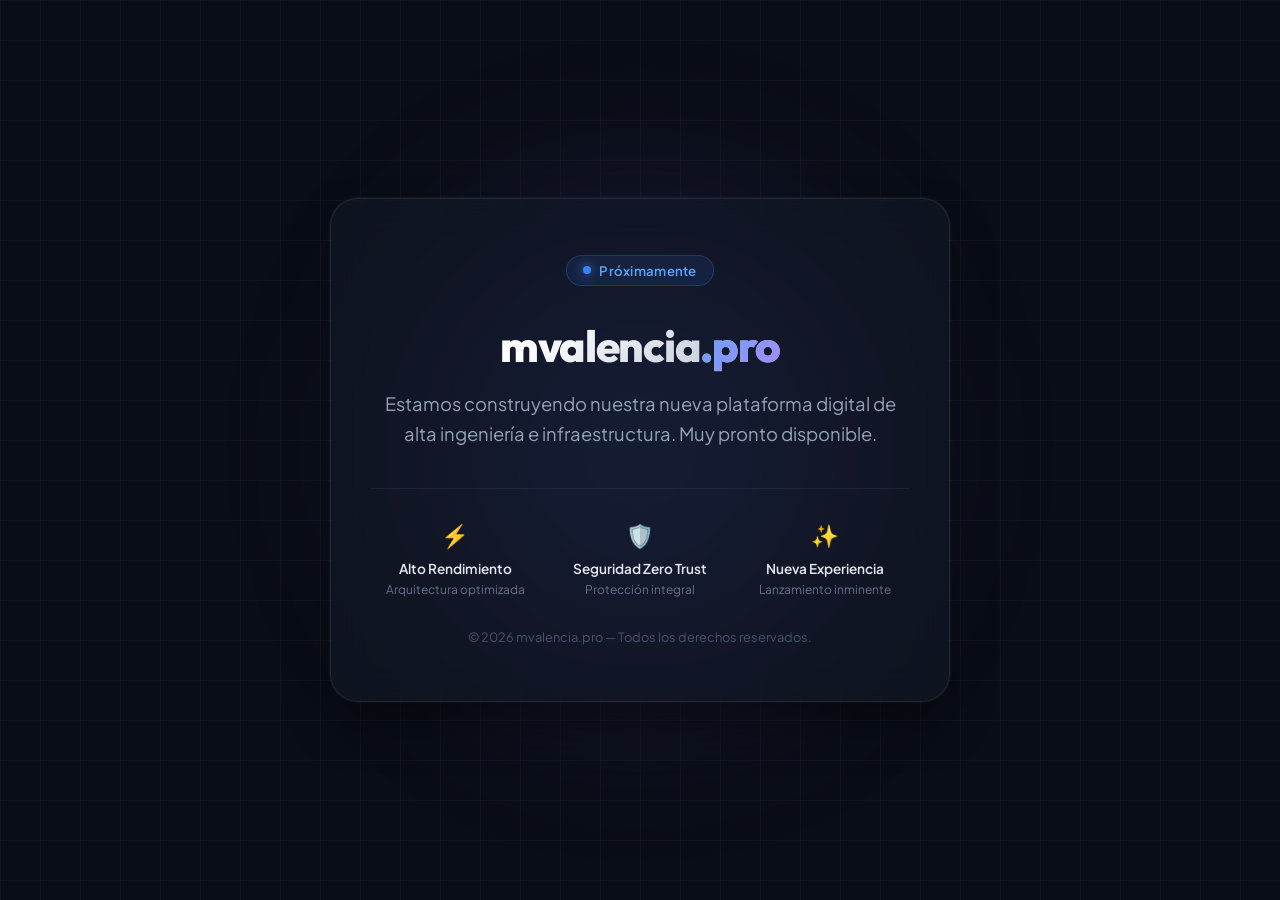
==== src/index.html @ 659f320b "docs: add complete curriculum markdown and extracted profile avatar" ====
<!DOCTYPE html>
<html lang="es">
<head>
  <meta charset="UTF-8">
  <meta name="viewport" content="width=device-width, initial-scale=1.0">
  <title>mvalencia.pro — Próximamente</title>
  <link rel="preconnect" href="https://fonts.googleapis.com">
  <link rel="preconnect" href="https://fonts.gstatic.com" crossorigin>
  <link href="https://fonts.googleapis.com/css2?family=Outfit:wght@300;400;600;700;800&family=Plus+Jakarta+Sans:wght@400;500;600&display=swap" rel="stylesheet">
  <style>
    :root {
      --bg-dark: #090d16;
      --card-bg: rgba(18, 24, 38, 0.7);
      --card-border: rgba(255, 255, 255, 0.08);
      --primary: #3b82f6;
      --primary-glow: rgba(59, 130, 246, 0.4);
      --accent: #8b5cf6;
      --text-main: #f8fafc;
      --text-muted: #94a3b8;
    }

    * {
      margin: 0;
      padding: 0;
      box-sizing: border-box;
    }

    body {
      background-color: var(--bg-dark);
      color: var(--text-main);
      font-family: 'Plus Jakarta Sans', -apple-system, BlinkMacSystemFont, sans-serif;
      min-height: 100vh;
      display: flex;
      flex-direction: column;
      justify-content: center;
      align-items: center;
      overflow-x: hidden;
      position: relative;
      padding: 1.5rem;
    }

    /* Animated background glow */
    .glow-bg {
      position: absolute;
      width: 600px;
      height: 600px;
      background: radial-gradient(circle, var(--primary-glow) 0%, rgba(139, 92, 246, 0.15) 45%, transparent 70%);
      border-radius: 50%;
      top: 50%;
      left: 50%;
      transform: translate(-50%, -50%);
      filter: blur(80px);
      z-index: 0;
      pointer-events: none;
      animation: pulse 8s ease-in-out infinite alternate;
    }

    @keyframes pulse {
      0% {
        transform: translate(-50%, -50%) scale(0.85);
        opacity: 0.7;
      }
      100% {
        transform: translate(-50%, -50%) scale(1.15);
        opacity: 1;
      }
    }

    /* Grid pattern */
    .grid-overlay {
      position: absolute;
      inset: 0;
      background-image: 
        linear-gradient(to right, rgba(255, 255, 255, 0.03) 1px, transparent 1px),
        linear-gradient(to bottom, rgba(255, 255, 255, 0.03) 1px, transparent 1px);
      background-size: 40px 40px;
      z-index: 0;
      pointer-events: none;
    }

    .container {
      position: relative;
      z-index: 1;
      max-width: 620px;
      width: 100%;
      background: var(--card-bg);
      border: 1px solid var(--card-border);
      backdrop-filter: blur(20px);
      -webkit-backdrop-filter: blur(20px);
      border-radius: 28px;
      padding: 3.5rem 2.5rem;
      text-align: center;
      box-shadow: 0 25px 50px -12px rgba(0, 0, 0, 0.5),
                  0 0 0 1px rgba(255, 255, 255, 0.05);
      animation: fadeIn 1s cubic-bezier(0.16, 1, 0.3, 1);
    }

    @keyframes fadeIn {
      from {
        opacity: 0;
        transform: translateY(20px);
      }
      to {
        opacity: 1;
        transform: translateY(0);
      }
    }

    .status-badge {
      display: inline-flex;
      align-items: center;
      gap: 0.5rem;
      padding: 0.4rem 1rem;
      border-radius: 9999px;
      background: rgba(59, 130, 246, 0.1);
      border: 1px solid rgba(59, 130, 246, 0.25);
      color: #60a5fa;
      font-size: 0.825rem;
      font-weight: 600;
      margin-bottom: 2rem;
      letter-spacing: 0.02em;
    }

    .status-dot {
      width: 8px;
      height: 8px;
      background-color: #3b82f6;
      border-radius: 50%;
      box-shadow: 0 0 12px #3b82f6;
      animation: blink 2s infinite;
    }

    @keyframes blink {
      0%, 100% { opacity: 1; transform: scale(1); }
      50% { opacity: 0.4; transform: scale(0.85); }
    }

    .brand {
      font-family: 'Outfit', sans-serif;
      font-size: 2.75rem;
      font-weight: 800;
      letter-spacing: -0.03em;
      margin-bottom: 1rem;
      background: linear-gradient(135deg, #ffffff 30%, #94a3b8 100%);
      -webkit-background-clip: text;
      -webkit-text-fill-color: transparent;
    }

    .brand span {
      background: linear-gradient(135deg, #60a5fa 0%, #a78bfa 100%);
      -webkit-background-clip: text;
      -webkit-text-fill-color: transparent;
    }

    .tagline {
      font-size: 1.15rem;
      color: var(--text-muted);
      line-height: 1.6;
      margin-bottom: 2.5rem;
      font-weight: 400;
    }

    .features {
      display: grid;
      grid-template-columns: repeat(3, 1fr);
      gap: 1rem;
      margin-top: 2rem;
      padding-top: 2rem;
      border-top: 1px solid rgba(255, 255, 255, 0.06);
    }

    .feature-item {
      display: flex;
      flex-direction: column;
      align-items: center;
      gap: 0.35rem;
    }

    .feature-icon {
      font-size: 1.4rem;
      margin-bottom: 0.25rem;
    }

    .feature-title {
      font-size: 0.85rem;
      font-weight: 600;
      color: #e2e8f0;
    }

    .feature-desc {
      font-size: 0.75rem;
      color: #64748b;
    }

    .footer-note {
      margin-top: 2rem;
      font-size: 0.8rem;
      color: #475569;
    }

    @media (max-width: 640px) {
      .container {
        padding: 2.5rem 1.5rem;
      }
      .brand {
        font-size: 2.2rem;
      }
      .features {
        grid-template-columns: 1fr;
        gap: 1.25rem;
      }
    }
  </style>
</head>
<body>
  <div class="glow-bg"></div>
  <div class="grid-overlay"></div>

  <main class="container">
    <div class="status-badge">
      <span class="status-dot"></span>
      Próximamente
    </div>

    <h1 class="brand">mvalencia<span>.pro</span></h1>

    <p class="tagline">
      Estamos construyendo nuestra nueva plataforma digital de alta ingeniería e infraestructura. Muy pronto disponible.
    </p>

    <div class="features">
      <div class="feature-item">
        <span class="feature-icon">⚡</span>
        <span class="feature-title">Alto Rendimiento</span>
        <span class="feature-desc">Arquitectura optimizada</span>
      </div>
      <div class="feature-item">
        <span class="feature-icon">🛡️</span>
        <span class="feature-title">Seguridad Zero Trust</span>
        <span class="feature-desc">Protección integral</span>
      </div>
      <div class="feature-item">
        <span class="feature-icon">✨</span>
        <span class="feature-title">Nueva Experiencia</span>
        <span class="feature-desc">Lanzamiento inminente</span>
      </div>
    </div>

    <footer class="footer-note">
      &copy; 2026 mvalencia.pro — Todos los derechos reservados.
    </footer>
  </main>
</body>
</html>
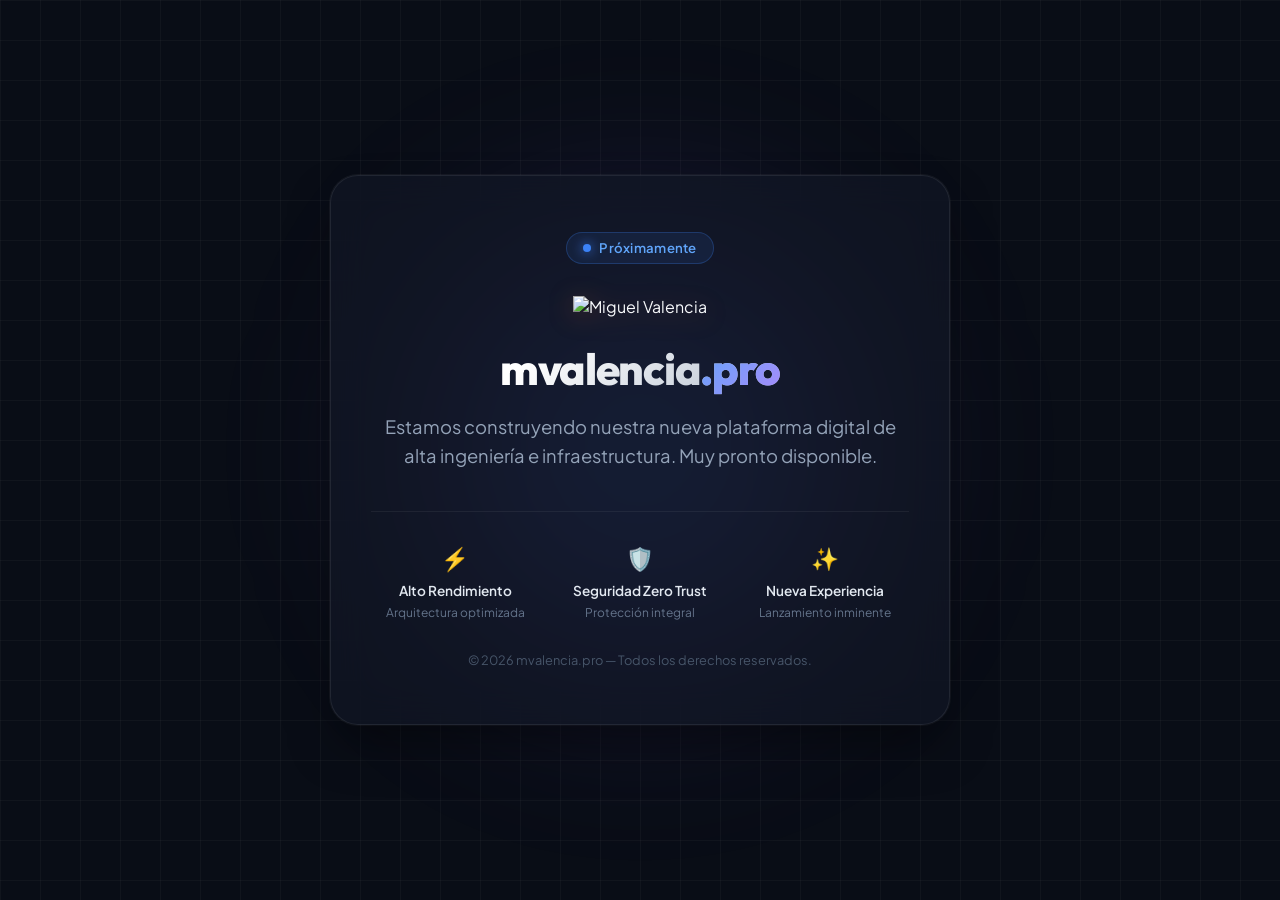
==== commit 6689d94e: "feat: add official brand logos, favicon suite and update index.html branding" ====
--- a/src/index.html
+++ b/src/index.html
@@ -1,12 +1,36 @@
 <!DOCTYPE html>
 <html lang="es">
+
 <head>
   <meta charset="UTF-8">
   <meta name="viewport" content="width=device-width, initial-scale=1.0">
   <title>mvalencia.pro — Próximamente</title>
   <link rel="preconnect" href="https://fonts.googleapis.com">
   <link rel="preconnect" href="https://fonts.gstatic.com" crossorigin>
-  <link href="https://fonts.googleapis.com/css2?family=Outfit:wght@300;400;600;700;800&family=Plus+Jakarta+Sans:wght@400;500;600&display=swap" rel="stylesheet">
+  <link
+    href="https://fonts.googleapis.com/css2?family=Outfit:wght@300;400;600;700;800&family=Plus+Jakarta+Sans:wght@400;500;600&display=swap"
+    rel="stylesheet">
+
+  <!-- 1. SVG Dinámico (Adaptable en navegadores modernos) -->
+  <link rel="icon" type="image/svg+xml" href="/assets/images/favicon/favicon.svg" />
+
+  <!-- 2. PNGs específicos según el tema del SO (Navegadores basados en Chromium/Firefox) -->
+  <link rel="icon" type="image/png" href="/assets/images/favicon/favicon-dark.png" media="(prefers-color-scheme: dark)"
+    sizes="96x96" />
+  <link rel="icon" type="image/png" href="/assets/images/favicon/favicon-light.png"
+    media="(prefers-color-scheme: light)" sizes="96x96" />
+
+  <!-- 3. iOS / Apple (Pantalla de inicio) -->
+  <link rel="apple-touch-icon" sizes="180x180" href="/assets/images/favicon/apple-touch-icon.png" />
+  <meta name="apple-mobile-web-app-title" content="MValencia" />
+
+  <!-- 4. Android / PWA (Barra de estado del sistema y Web App Manifest) -->
+  <link rel="manifest" href="/assets/images/favicon/site.webmanifest" />
+  <meta name="theme-color" content="#090d16" media="(prefers-color-scheme: dark)" />
+  <meta name="theme-color" content="#ffffff" media="(prefers-color-scheme: light)" />
+
+  <!-- 5. Fallback tradicional -->
+  <link rel="shortcut icon" href="/assets/images/favicon/favicon.ico" />
   <style>
     :root {
       --bg-dark: #090d16;
@@ -60,6 +84,7 @@
         transform: translate(-50%, -50%) scale(0.85);
         opacity: 0.7;
       }
+
       100% {
         transform: translate(-50%, -50%) scale(1.15);
         opacity: 1;
@@ -70,7 +95,7 @@
     .grid-overlay {
       position: absolute;
       inset: 0;
-      background-image: 
+      background-image:
         linear-gradient(to right, rgba(255, 255, 255, 0.03) 1px, transparent 1px),
         linear-gradient(to bottom, rgba(255, 255, 255, 0.03) 1px, transparent 1px);
       background-size: 40px 40px;
@@ -91,7 +116,7 @@
       padding: 3.5rem 2.5rem;
       text-align: center;
       box-shadow: 0 25px 50px -12px rgba(0, 0, 0, 0.5),
-                  0 0 0 1px rgba(255, 255, 255, 0.05);
+        0 0 0 1px rgba(255, 255, 255, 0.05);
       animation: fadeIn 1s cubic-bezier(0.16, 1, 0.3, 1);
     }
 
@@ -100,6 +125,7 @@
         opacity: 0;
         transform: translateY(20px);
       }
+
       to {
         opacity: 1;
         transform: translateY(0);
@@ -131,8 +157,24 @@
     }
 
     @keyframes blink {
-      0%, 100% { opacity: 1; transform: scale(1); }
-      50% { opacity: 0.4; transform: scale(0.85); }
+
+      0%,
+      100% {
+        opacity: 1;
+        transform: scale(1);
+      }
+
+      50% {
+        opacity: 0.4;
+        transform: scale(0.85);
+      }
+    }
+
+    .brand-logo {
+      height: 48px;
+      width: auto;
+      margin-bottom: 1.5rem;
+      filter: drop-shadow(0 4px 12px rgba(230, 97, 19, 0.25));
     }
 
     .brand {
@@ -202,9 +244,11 @@
       .container {
         padding: 2.5rem 1.5rem;
       }
+
       .brand {
         font-size: 2.2rem;
       }
+
       .features {
         grid-template-columns: 1fr;
         gap: 1.25rem;
@@ -212,6 +256,7 @@
     }
   </style>
 </head>
+
 <body>
   <div class="glow-bg"></div>
   <div class="grid-overlay"></div>
@@ -220,6 +265,10 @@
     <div class="status-badge">
       <span class="status-dot"></span>
       Próximamente
+    </div>
+
+    <div>
+      <img src="/assets/images/logo/logo-dark.svg" alt="Miguel Valencia" class="brand-logo" />
     </div>
 
     <h1 class="brand">mvalencia<span>.pro</span></h1>
@@ -251,4 +300,5 @@
     </footer>
   </main>
 </body>
-</html>
+
+</html>
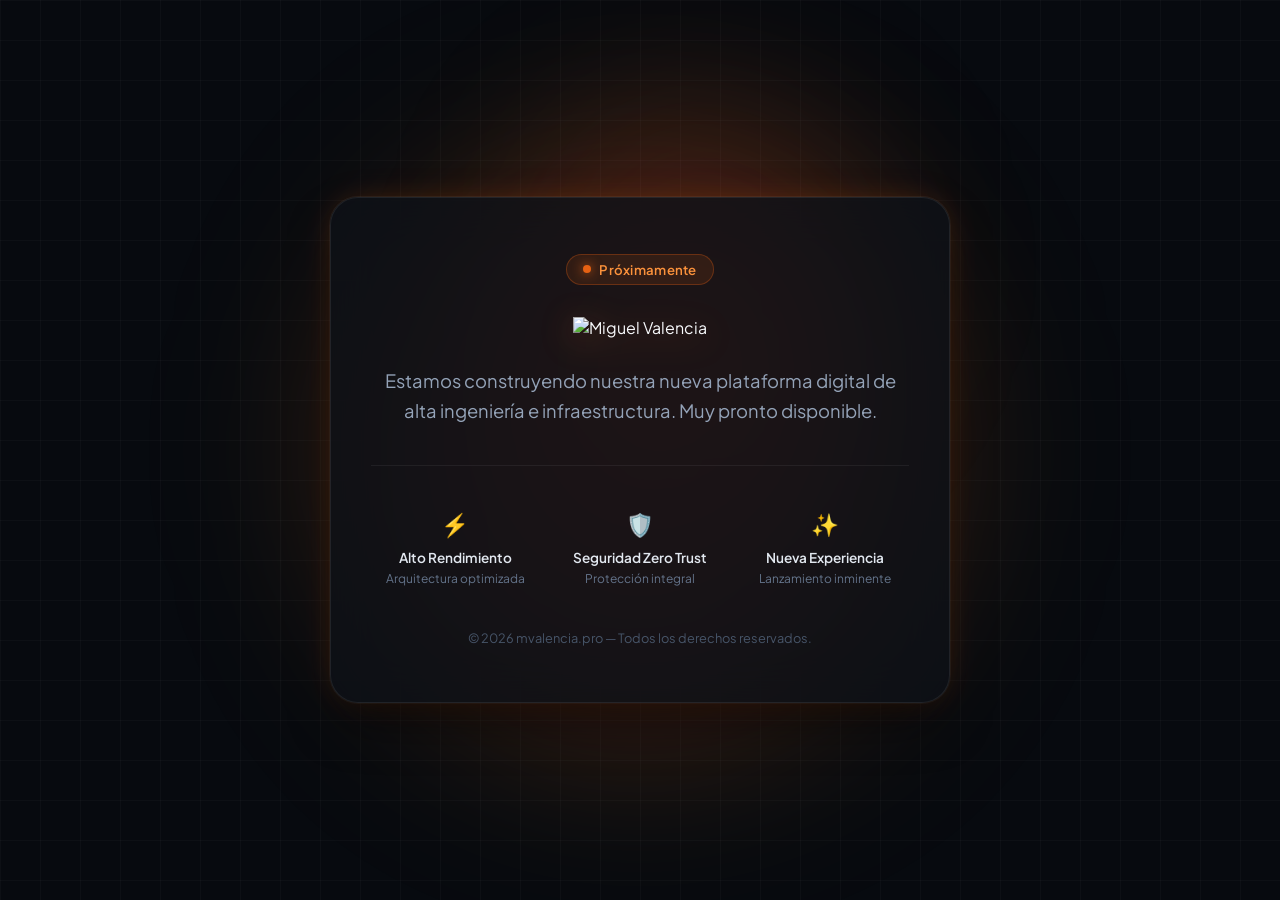
==== commit 5b063b42: "style: calibrate chromatic palette with brand flame orange and titanium dark aesthetic" ====
--- a/src/index.html
+++ b/src/index.html
@@ -33,12 +33,15 @@
   <link rel="shortcut icon" href="/assets/images/favicon/favicon.ico" />
   <style>
     :root {
-      --bg-dark: #090d16;
-      --card-bg: rgba(18, 24, 38, 0.7);
+      --bg-dark: #070a0f;
+      --card-bg: rgba(13, 17, 24, 0.78);
       --card-border: rgba(255, 255, 255, 0.08);
-      --primary: #3b82f6;
-      --primary-glow: rgba(59, 130, 246, 0.4);
-      --accent: #8b5cf6;
+      --card-border-glow: rgba(230, 97, 19, 0.25);
+      --primary: #e66113;
+      --primary-glow: rgba(230, 97, 19, 0.38);
+      --accent: #cc3233;
+      --accent-glow: rgba(204, 50, 51, 0.28);
+      --amber-glow: rgba(245, 158, 11, 0.18);
       --text-main: #f8fafc;
       --text-muted: #94a3b8;
     }
@@ -63,31 +66,56 @@
       padding: 1.5rem;
     }
 
-    /* Animated background glow */
+    /* Ambient dynamic glow background */
     .glow-bg {
       position: absolute;
-      width: 600px;
-      height: 600px;
-      background: radial-gradient(circle, var(--primary-glow) 0%, rgba(139, 92, 246, 0.15) 45%, transparent 70%);
+      width: 650px;
+      height: 650px;
+      background: radial-gradient(circle, var(--primary-glow) 0%, var(--accent-glow) 40%, var(--amber-glow) 60%, transparent 75%);
       border-radius: 50%;
       top: 50%;
       left: 50%;
       transform: translate(-50%, -50%);
-      filter: blur(80px);
+      filter: blur(90px);
       z-index: 0;
       pointer-events: none;
-      animation: pulse 8s ease-in-out infinite alternate;
+      animation: pulse 9s ease-in-out infinite alternate;
+    }
+
+    .glow-secondary {
+      position: absolute;
+      width: 450px;
+      height: 450px;
+      background: radial-gradient(circle, rgba(204, 50, 51, 0.2) 0%, rgba(230, 97, 19, 0.1) 50%, transparent 70%);
+      border-radius: 50%;
+      top: 30%;
+      left: 55%;
+      transform: translate(-50%, -50%);
+      filter: blur(75px);
+      z-index: 0;
+      pointer-events: none;
+      animation: float 12s ease-in-out infinite alternate;
     }
 
     @keyframes pulse {
       0% {
         transform: translate(-50%, -50%) scale(0.85);
-        opacity: 0.7;
+        opacity: 0.65;
       }
 
       100% {
-        transform: translate(-50%, -50%) scale(1.15);
-        opacity: 1;
+        transform: translate(-50%, -50%) scale(1.18);
+        opacity: 0.95;
+      }
+    }
+
+    @keyframes float {
+      0% {
+        transform: translate(-45%, -45%) scale(0.9);
+      }
+
+      100% {
+        transform: translate(-55%, -55%) scale(1.1);
       }
     }
 
@@ -96,8 +124,8 @@
       position: absolute;
       inset: 0;
       background-image:
-        linear-gradient(to right, rgba(255, 255, 255, 0.03) 1px, transparent 1px),
-        linear-gradient(to bottom, rgba(255, 255, 255, 0.03) 1px, transparent 1px);
+        linear-gradient(to right, rgba(255, 255, 255, 0.025) 1px, transparent 1px),
+        linear-gradient(to bottom, rgba(255, 255, 255, 0.025) 1px, transparent 1px);
       background-size: 40px 40px;
       z-index: 0;
       pointer-events: none;
@@ -110,13 +138,14 @@
       width: 100%;
       background: var(--card-bg);
       border: 1px solid var(--card-border);
-      backdrop-filter: blur(20px);
-      -webkit-backdrop-filter: blur(20px);
+      backdrop-filter: blur(24px);
+      -webkit-backdrop-filter: blur(24px);
       border-radius: 28px;
       padding: 3.5rem 2.5rem;
       text-align: center;
-      box-shadow: 0 25px 50px -12px rgba(0, 0, 0, 0.5),
-        0 0 0 1px rgba(255, 255, 255, 0.05);
+      box-shadow: 0 25px 50px -12px rgba(0, 0, 0, 0.6),
+        0 0 0 1px rgba(255, 255, 255, 0.05),
+        0 0 35px -10px var(--primary-glow);
       animation: fadeIn 1s cubic-bezier(0.16, 1, 0.3, 1);
     }
 
@@ -138,9 +167,9 @@
       gap: 0.5rem;
       padding: 0.4rem 1rem;
       border-radius: 9999px;
-      background: rgba(59, 130, 246, 0.1);
-      border: 1px solid rgba(59, 130, 246, 0.25);
-      color: #60a5fa;
+      background: rgba(230, 97, 19, 0.12);
+      border: 1px solid rgba(230, 97, 19, 0.3);
+      color: #fb923c;
       font-size: 0.825rem;
       font-weight: 600;
       margin-bottom: 2rem;
@@ -150,9 +179,9 @@
     .status-dot {
       width: 8px;
       height: 8px;
-      background-color: #3b82f6;
+      background-color: var(--primary);
       border-radius: 50%;
-      box-shadow: 0 0 12px #3b82f6;
+      box-shadow: 0 0 12px var(--primary);
       animation: blink 2s infinite;
     }
 
@@ -171,10 +200,16 @@
     }
 
     .brand-logo {
-      height: 48px;
+      height: 52px;
       width: auto;
-      margin-bottom: 1.5rem;
-      filter: drop-shadow(0 4px 12px rgba(230, 97, 19, 0.25));
+      margin-bottom: 1.75rem;
+      filter: drop-shadow(0 6px 16px rgba(230, 97, 19, 0.35));
+      transition: transform 0.3s ease, filter 0.3s ease;
+    }
+
+    .brand-logo:hover {
+      transform: scale(1.03);
+      filter: drop-shadow(0 8px 24px rgba(230, 97, 19, 0.5));
     }
 
     .brand {
@@ -189,7 +224,7 @@
     }
 
     .brand span {
-      background: linear-gradient(135deg, #60a5fa 0%, #a78bfa 100%);
+      background: linear-gradient(135deg, #fb923c 0%, #e11d48 100%);
       -webkit-background-clip: text;
       -webkit-text-fill-color: transparent;
     }
@@ -216,6 +251,14 @@
       flex-direction: column;
       align-items: center;
       gap: 0.35rem;
+      padding: 0.75rem 0.5rem;
+      border-radius: 14px;
+      transition: background 0.25s ease, transform 0.25s ease;
+    }
+
+    .feature-item:hover {
+      background: rgba(255, 255, 255, 0.03);
+      transform: translateY(-2px);
     }
 
     .feature-icon {
@@ -251,7 +294,7 @@
 
       .features {
         grid-template-columns: 1fr;
-        gap: 1.25rem;
+        gap: 0.75rem;
       }
     }
   </style>
@@ -259,6 +302,7 @@
 
 <body>
   <div class="glow-bg"></div>
+  <div class="glow-secondary"></div>
   <div class="grid-overlay"></div>
 
   <main class="container">
@@ -271,7 +315,7 @@
       <img src="/assets/images/logo/logo-dark.svg" alt="Miguel Valencia" class="brand-logo" />
     </div>
 
-    <h1 class="brand">mvalencia<span>.pro</span></h1>
+    <h1 hidden class="brand">mvalencia<span>.pro</span></h1>
 
     <p class="tagline">
       Estamos construyendo nuestra nueva plataforma digital de alta ingeniería e infraestructura. Muy pronto disponible.
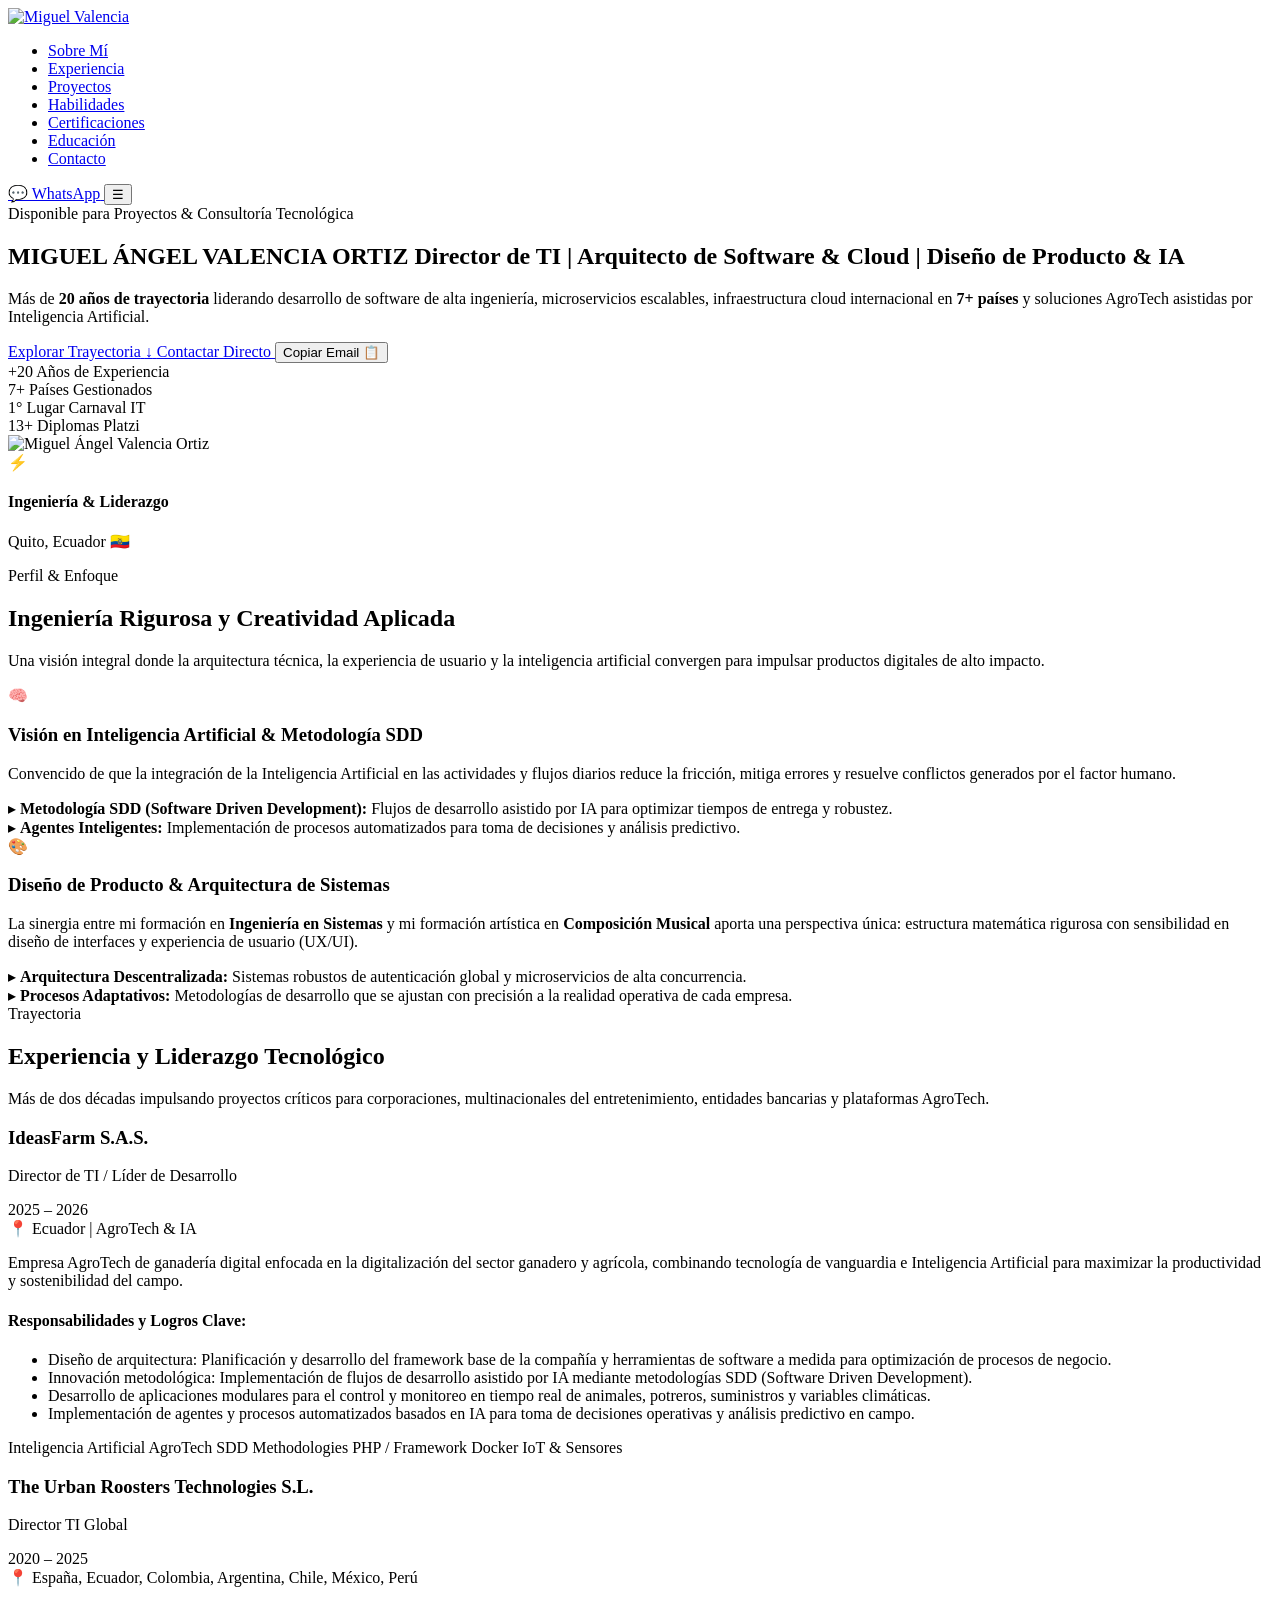
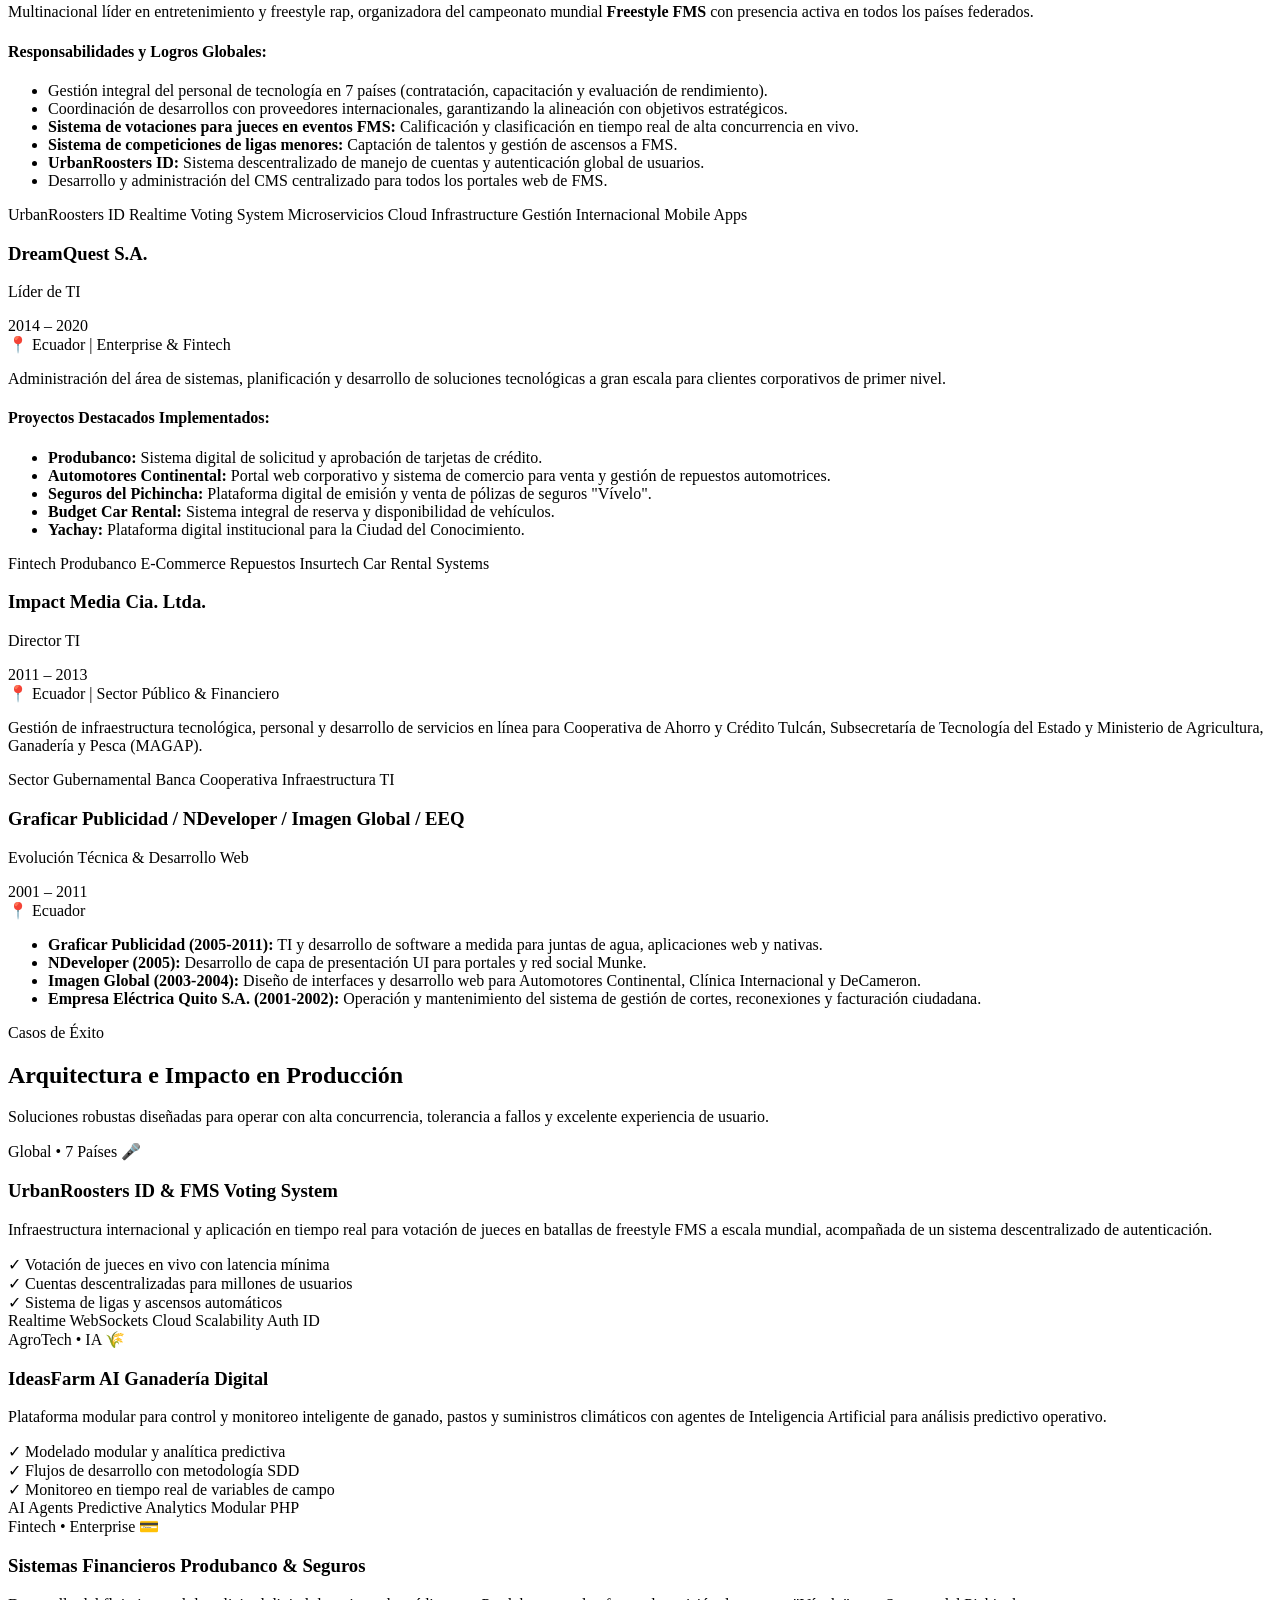
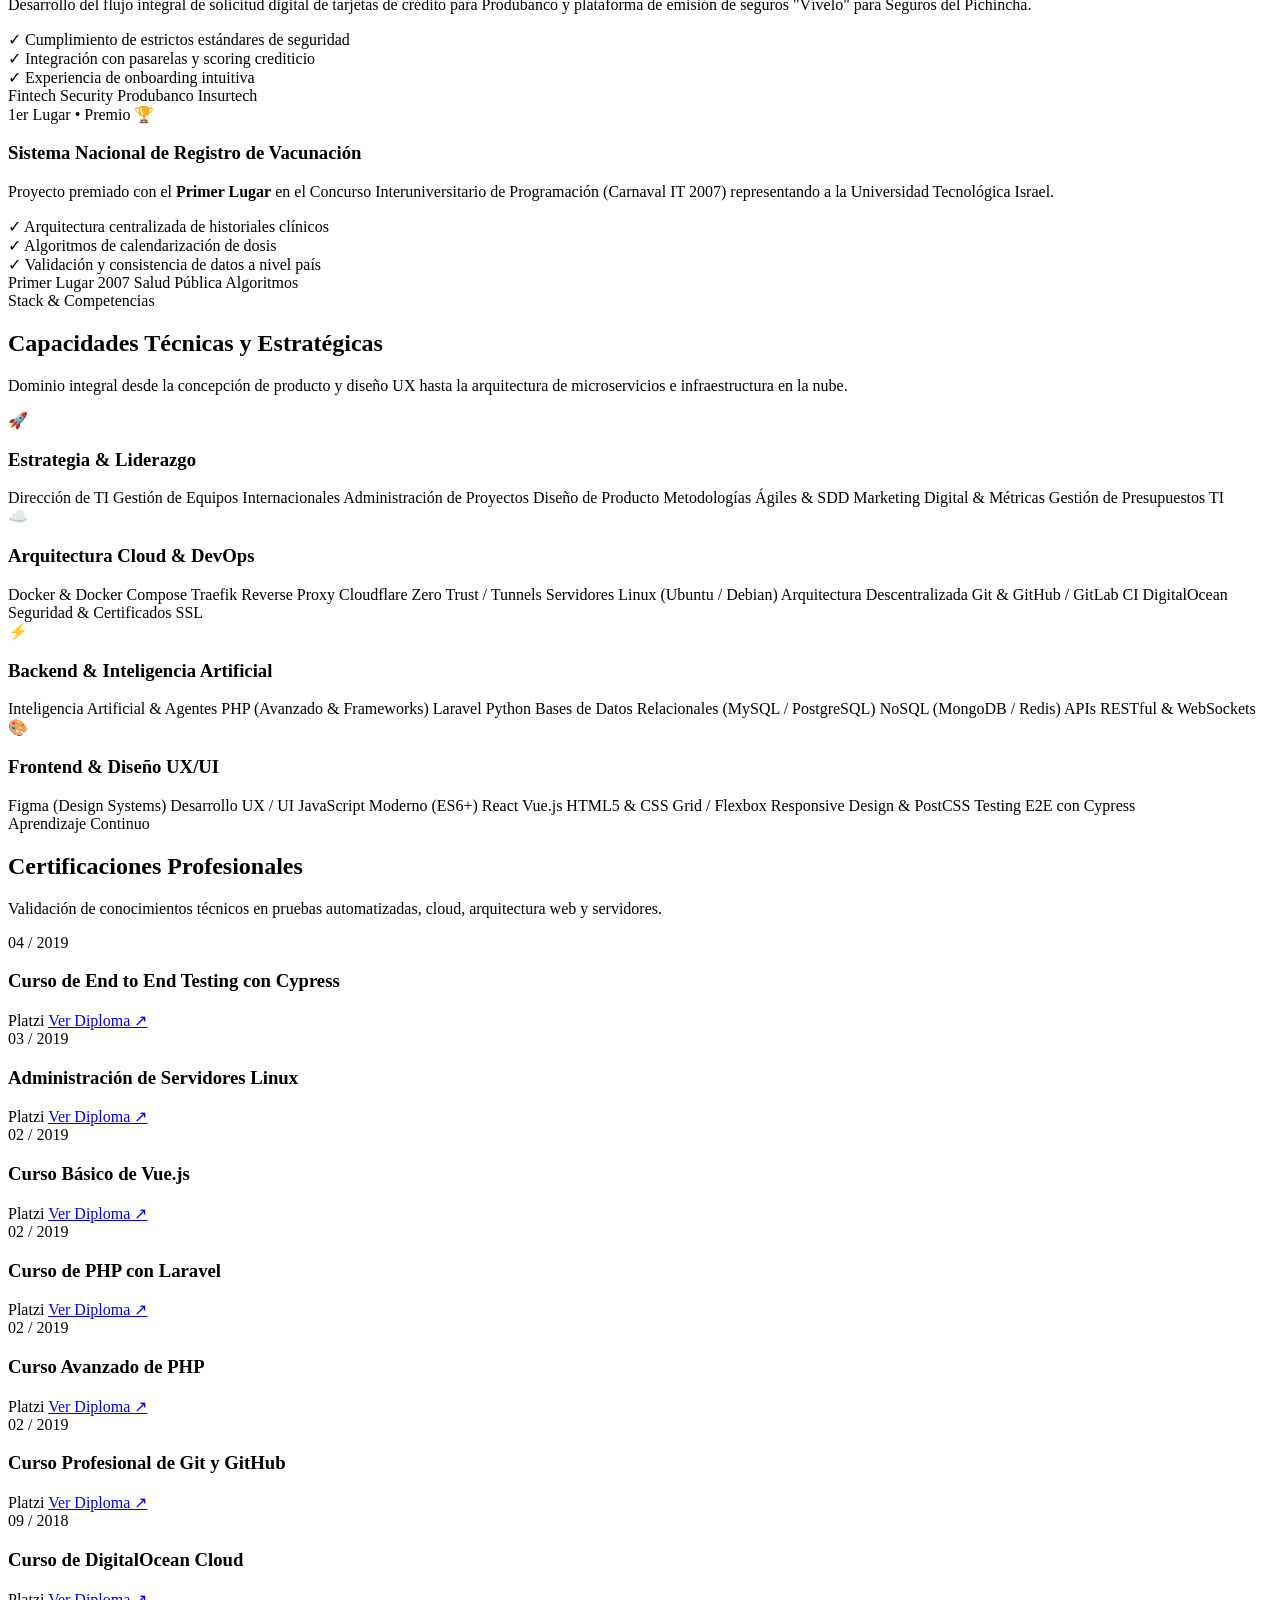
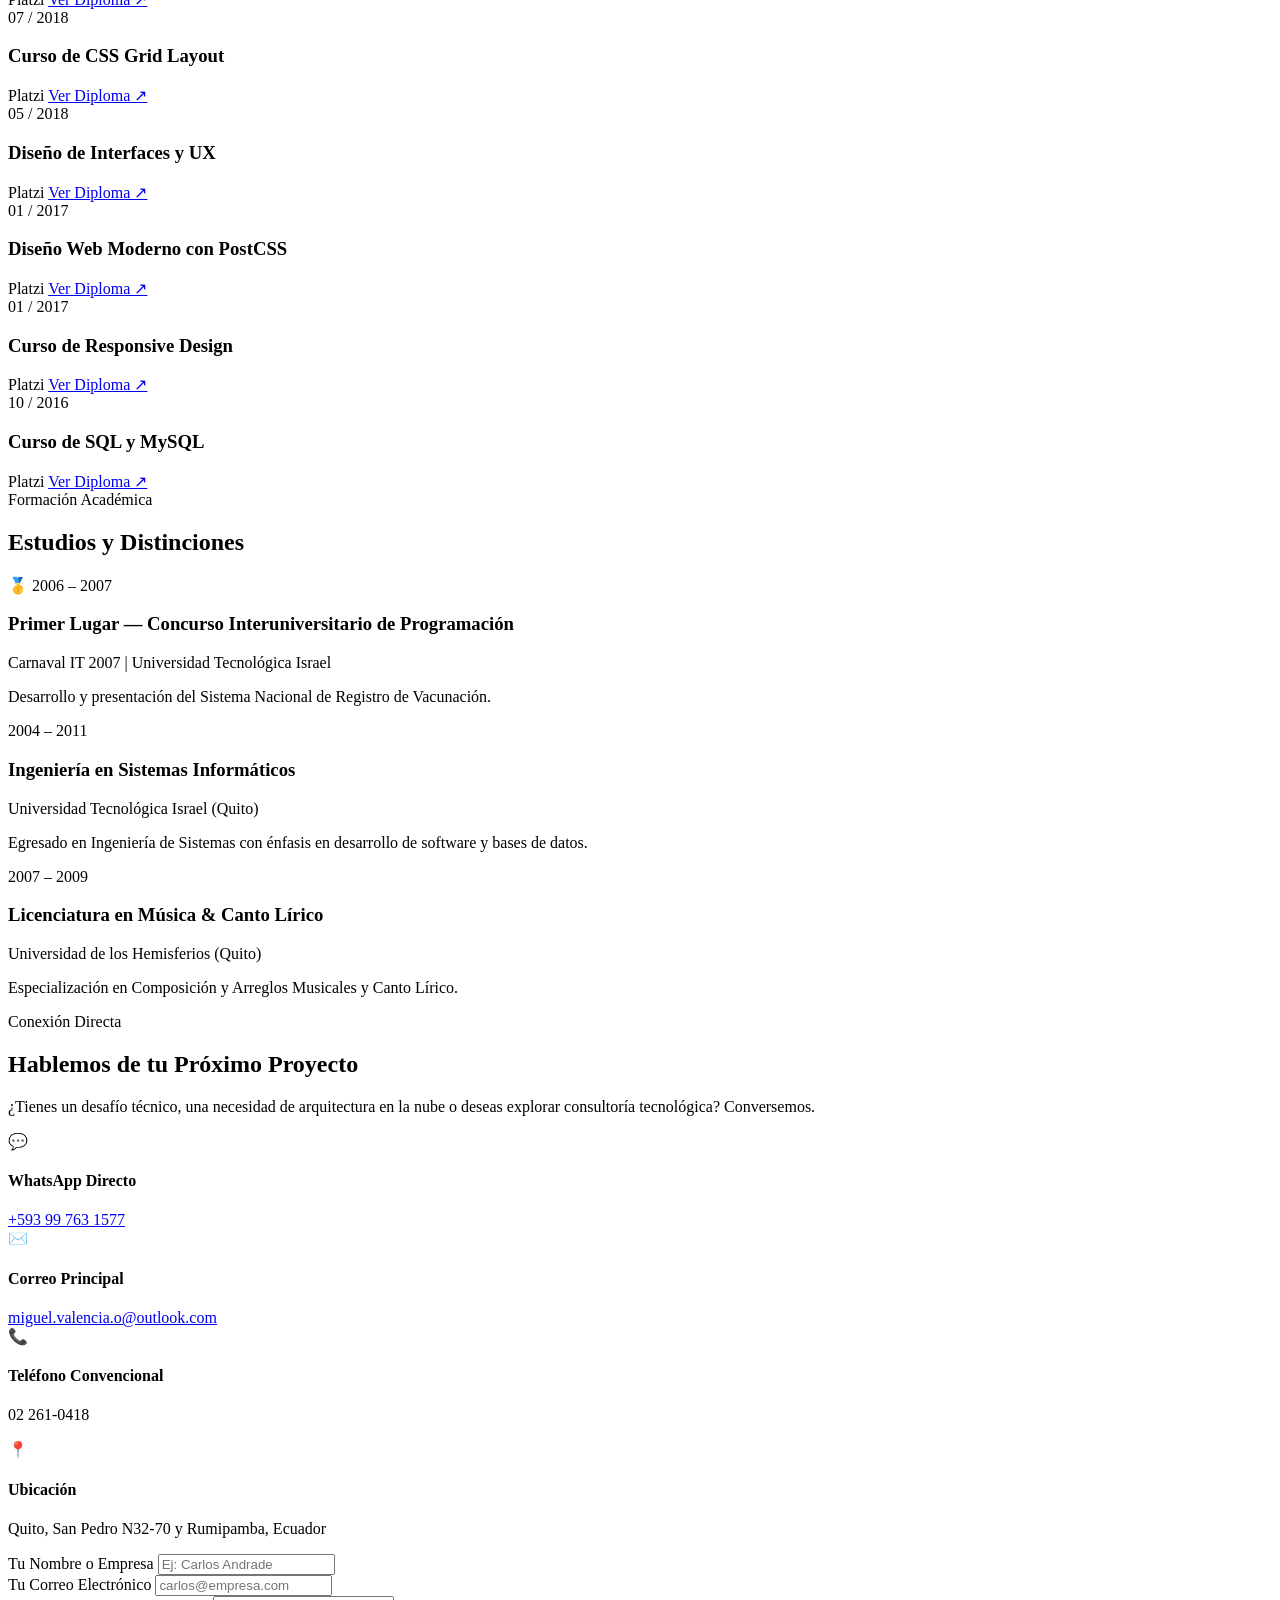
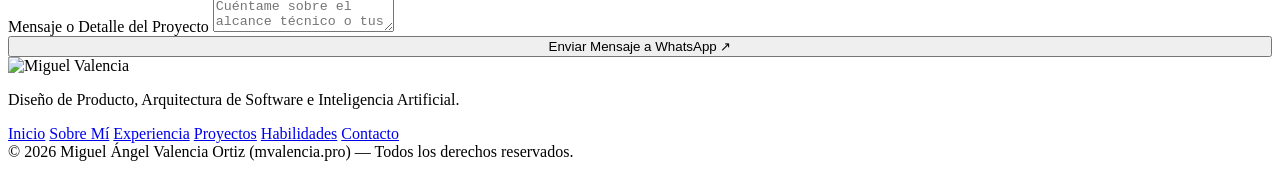
==== commit 99f717ea: "feat: implement full portfolio website with dark tech aesthetic, timeline, skills, and contact engin" ====
--- a/src/index.html
+++ b/src/index.html
@@ -1,348 +1,882 @@
 <!DOCTYPE html>
 <html lang="es">
-
 <head>
   <meta charset="UTF-8">
   <meta name="viewport" content="width=device-width, initial-scale=1.0">
-  <title>mvalencia.pro — Próximamente</title>
+  <title>Miguel Ángel Valencia Ortiz — Director de TI & Arquitecto de Software</title>
+  <meta name="description" content="Portfolio y trayectoria profesional de Miguel Ángel Valencia Ortiz: Director de TI, Arquitecto de Software & Cloud, Diseño de Producto y Soluciones de Inteligencia Artificial.">
+
+  <!-- Google Fonts -->
   <link rel="preconnect" href="https://fonts.googleapis.com">
   <link rel="preconnect" href="https://fonts.gstatic.com" crossorigin>
-  <link
-    href="https://fonts.googleapis.com/css2?family=Outfit:wght@300;400;600;700;800&family=Plus+Jakarta+Sans:wght@400;500;600&display=swap"
-    rel="stylesheet">
-
-  <!-- 1. SVG Dinámico (Adaptable en navegadores modernos) -->
+  <link href="https://fonts.googleapis.com/css2?family=Outfit:wght@400;500;600;700;800&family=Plus+Jakarta+Sans:wght@400;500;600;700&display=swap" rel="stylesheet">
+
+  <!-- Favicon & PWA Suite -->
   <link rel="icon" type="image/svg+xml" href="/assets/images/favicon/favicon.svg" />
-
-  <!-- 2. PNGs específicos según el tema del SO (Navegadores basados en Chromium/Firefox) -->
-  <link rel="icon" type="image/png" href="/assets/images/favicon/favicon-dark.png" media="(prefers-color-scheme: dark)"
-    sizes="96x96" />
-  <link rel="icon" type="image/png" href="/assets/images/favicon/favicon-light.png"
-    media="(prefers-color-scheme: light)" sizes="96x96" />
-
-  <!-- 3. iOS / Apple (Pantalla de inicio) -->
+  <link rel="icon" type="image/png" href="/assets/images/favicon/favicon-dark.png" media="(prefers-color-scheme: dark)" sizes="96x96" />
+  <link rel="icon" type="image/png" href="/assets/images/favicon/favicon-light.png" media="(prefers-color-scheme: light)" sizes="96x96" />
   <link rel="apple-touch-icon" sizes="180x180" href="/assets/images/favicon/apple-touch-icon.png" />
   <meta name="apple-mobile-web-app-title" content="MValencia" />
-
-  <!-- 4. Android / PWA (Barra de estado del sistema y Web App Manifest) -->
   <link rel="manifest" href="/assets/images/favicon/site.webmanifest" />
   <meta name="theme-color" content="#090d16" media="(prefers-color-scheme: dark)" />
   <meta name="theme-color" content="#ffffff" media="(prefers-color-scheme: light)" />
-
-  <!-- 5. Fallback tradicional -->
   <link rel="shortcut icon" href="/assets/images/favicon/favicon.ico" />
-  <style>
-    :root {
-      --bg-dark: #070a0f;
-      --card-bg: rgba(13, 17, 24, 0.78);
-      --card-border: rgba(255, 255, 255, 0.08);
-      --card-border-glow: rgba(230, 97, 19, 0.25);
-      --primary: #e66113;
-      --primary-glow: rgba(230, 97, 19, 0.38);
-      --accent: #cc3233;
-      --accent-glow: rgba(204, 50, 51, 0.28);
-      --amber-glow: rgba(245, 158, 11, 0.18);
-      --text-main: #f8fafc;
-      --text-muted: #94a3b8;
-    }
-
-    * {
-      margin: 0;
-      padding: 0;
-      box-sizing: border-box;
-    }
-
-    body {
-      background-color: var(--bg-dark);
-      color: var(--text-main);
-      font-family: 'Plus Jakarta Sans', -apple-system, BlinkMacSystemFont, sans-serif;
-      min-height: 100vh;
-      display: flex;
-      flex-direction: column;
-      justify-content: center;
-      align-items: center;
-      overflow-x: hidden;
-      position: relative;
-      padding: 1.5rem;
-    }
-
-    /* Ambient dynamic glow background */
-    .glow-bg {
-      position: absolute;
-      width: 650px;
-      height: 650px;
-      background: radial-gradient(circle, var(--primary-glow) 0%, var(--accent-glow) 40%, var(--amber-glow) 60%, transparent 75%);
-      border-radius: 50%;
-      top: 50%;
-      left: 50%;
-      transform: translate(-50%, -50%);
-      filter: blur(90px);
-      z-index: 0;
-      pointer-events: none;
-      animation: pulse 9s ease-in-out infinite alternate;
-    }
-
-    .glow-secondary {
-      position: absolute;
-      width: 450px;
-      height: 450px;
-      background: radial-gradient(circle, rgba(204, 50, 51, 0.2) 0%, rgba(230, 97, 19, 0.1) 50%, transparent 70%);
-      border-radius: 50%;
-      top: 30%;
-      left: 55%;
-      transform: translate(-50%, -50%);
-      filter: blur(75px);
-      z-index: 0;
-      pointer-events: none;
-      animation: float 12s ease-in-out infinite alternate;
-    }
-
-    @keyframes pulse {
-      0% {
-        transform: translate(-50%, -50%) scale(0.85);
-        opacity: 0.65;
-      }
-
-      100% {
-        transform: translate(-50%, -50%) scale(1.18);
-        opacity: 0.95;
-      }
-    }
-
-    @keyframes float {
-      0% {
-        transform: translate(-45%, -45%) scale(0.9);
-      }
-
-      100% {
-        transform: translate(-55%, -55%) scale(1.1);
-      }
-    }
-
-    /* Grid pattern */
-    .grid-overlay {
-      position: absolute;
-      inset: 0;
-      background-image:
-        linear-gradient(to right, rgba(255, 255, 255, 0.025) 1px, transparent 1px),
-        linear-gradient(to bottom, rgba(255, 255, 255, 0.025) 1px, transparent 1px);
-      background-size: 40px 40px;
-      z-index: 0;
-      pointer-events: none;
-    }
-
-    .container {
-      position: relative;
-      z-index: 1;
-      max-width: 620px;
-      width: 100%;
-      background: var(--card-bg);
-      border: 1px solid var(--card-border);
-      backdrop-filter: blur(24px);
-      -webkit-backdrop-filter: blur(24px);
-      border-radius: 28px;
-      padding: 3.5rem 2.5rem;
-      text-align: center;
-      box-shadow: 0 25px 50px -12px rgba(0, 0, 0, 0.6),
-        0 0 0 1px rgba(255, 255, 255, 0.05),
-        0 0 35px -10px var(--primary-glow);
-      animation: fadeIn 1s cubic-bezier(0.16, 1, 0.3, 1);
-    }
-
-    @keyframes fadeIn {
-      from {
-        opacity: 0;
-        transform: translateY(20px);
-      }
-
-      to {
-        opacity: 1;
-        transform: translateY(0);
-      }
-    }
-
-    .status-badge {
-      display: inline-flex;
-      align-items: center;
-      gap: 0.5rem;
-      padding: 0.4rem 1rem;
-      border-radius: 9999px;
-      background: rgba(230, 97, 19, 0.12);
-      border: 1px solid rgba(230, 97, 19, 0.3);
-      color: #fb923c;
-      font-size: 0.825rem;
-      font-weight: 600;
-      margin-bottom: 2rem;
-      letter-spacing: 0.02em;
-    }
-
-    .status-dot {
-      width: 8px;
-      height: 8px;
-      background-color: var(--primary);
-      border-radius: 50%;
-      box-shadow: 0 0 12px var(--primary);
-      animation: blink 2s infinite;
-    }
-
-    @keyframes blink {
-
-      0%,
-      100% {
-        opacity: 1;
-        transform: scale(1);
-      }
-
-      50% {
-        opacity: 0.4;
-        transform: scale(0.85);
-      }
-    }
-
-    .brand-logo {
-      height: 52px;
-      width: auto;
-      margin-bottom: 1.75rem;
-      filter: drop-shadow(0 6px 16px rgba(230, 97, 19, 0.35));
-      transition: transform 0.3s ease, filter 0.3s ease;
-    }
-
-    .brand-logo:hover {
-      transform: scale(1.03);
-      filter: drop-shadow(0 8px 24px rgba(230, 97, 19, 0.5));
-    }
-
-    .brand {
-      font-family: 'Outfit', sans-serif;
-      font-size: 2.75rem;
-      font-weight: 800;
-      letter-spacing: -0.03em;
-      margin-bottom: 1rem;
-      background: linear-gradient(135deg, #ffffff 30%, #94a3b8 100%);
-      -webkit-background-clip: text;
-      -webkit-text-fill-color: transparent;
-    }
-
-    .brand span {
-      background: linear-gradient(135deg, #fb923c 0%, #e11d48 100%);
-      -webkit-background-clip: text;
-      -webkit-text-fill-color: transparent;
-    }
-
-    .tagline {
-      font-size: 1.15rem;
-      color: var(--text-muted);
-      line-height: 1.6;
-      margin-bottom: 2.5rem;
-      font-weight: 400;
-    }
-
-    .features {
-      display: grid;
-      grid-template-columns: repeat(3, 1fr);
-      gap: 1rem;
-      margin-top: 2rem;
-      padding-top: 2rem;
-      border-top: 1px solid rgba(255, 255, 255, 0.06);
-    }
-
-    .feature-item {
-      display: flex;
-      flex-direction: column;
-      align-items: center;
-      gap: 0.35rem;
-      padding: 0.75rem 0.5rem;
-      border-radius: 14px;
-      transition: background 0.25s ease, transform 0.25s ease;
-    }
-
-    .feature-item:hover {
-      background: rgba(255, 255, 255, 0.03);
-      transform: translateY(-2px);
-    }
-
-    .feature-icon {
-      font-size: 1.4rem;
-      margin-bottom: 0.25rem;
-    }
-
-    .feature-title {
-      font-size: 0.85rem;
-      font-weight: 600;
-      color: #e2e8f0;
-    }
-
-    .feature-desc {
-      font-size: 0.75rem;
-      color: #64748b;
-    }
-
-    .footer-note {
-      margin-top: 2rem;
-      font-size: 0.8rem;
-      color: #475569;
-    }
-
-    @media (max-width: 640px) {
-      .container {
-        padding: 2.5rem 1.5rem;
-      }
-
-      .brand {
-        font-size: 2.2rem;
-      }
-
-      .features {
-        grid-template-columns: 1fr;
-        gap: 0.75rem;
-      }
-    }
-  </style>
+
+  <!-- Main Stylesheet -->
+  <link rel="stylesheet" href="/assets/css/main.css">
 </head>
 
 <body>
-  <div class="glow-bg"></div>
-  <div class="glow-secondary"></div>
-  <div class="grid-overlay"></div>
-
-  <main class="container">
-    <div class="status-badge">
-      <span class="status-dot"></span>
-      Próximamente
+  <!-- Ambient Background Lighting -->
+  <div class="ambient-background">
+    <div class="grid-overlay"></div>
+    <div class="glow-orb glow-orb-1"></div>
+    <div class="glow-orb glow-orb-2"></div>
+    <div class="glow-orb glow-orb-3"></div>
+  </div>
+
+  <!-- Header / Navbar -->
+  <header class="header">
+    <nav class="navbar">
+      <a href="#hero" class="nav-brand" aria-label="Miguel Valencia">
+        <img src="/assets/images/logo/logo-dark.svg" alt="Miguel Valencia" class="nav-logo-img">
+      </a>
+
+      <ul class="nav-menu" id="navMenu">
+        <li><a href="#sobre-mi" class="nav-link">Sobre Mí</a></li>
+        <li><a href="#experiencia" class="nav-link">Experiencia</a></li>
+        <li><a href="#proyectos" class="nav-link">Proyectos</a></li>
+        <li><a href="#habilidades" class="nav-link">Habilidades</a></li>
+        <li><a href="#certificaciones" class="nav-link">Certificaciones</a></li>
+        <li><a href="#educacion" class="nav-link">Educación</a></li>
+        <li><a href="#contacto" class="nav-link">Contacto</a></li>
+      </ul>
+
+      <div class="nav-actions">
+        <a href="https://wa.me/593997631577?text=Hola%20Miguel,%20vi%20tu%20sitio%20web%20mvalencia.pro%20y%20me%20gustar%C3%ADa%20conversar." target="_blank" rel="noopener noreferrer" class="btn btn-whatsapp">
+          <span>💬 WhatsApp</span>
+        </a>
+        <button class="nav-toggle" id="navToggle" aria-label="Abrir menú">☰</button>
+      </div>
+    </nav>
+  </header>
+
+  <main>
+    <!-- 1. Hero Section -->
+    <section class="hero" id="hero">
+      <div class="container">
+        <div class="hero-grid">
+          <div class="hero-content">
+            <div class="status-badge">
+              <span class="status-dot"></span>
+              Disponible para Proyectos & Consultoría Tecnológica
+            </div>
+
+            <h1 class="hero-title">
+              <span class="hero-title-highlight">MIGUEL ÁNGEL</span>
+              <span class="hero-title-highlight">VALENCIA ORTIZ</span>
+              <span class="hero-title-sub">Director de TI | Arquitecto de Software & Cloud | Diseño de Producto & IA</span>
+            </h1>
+
+            <p class="hero-description">
+              Más de <strong>20 años de trayectoria</strong> liderando desarrollo de software de alta ingeniería, microservicios escalables, infraestructura cloud internacional en <strong>7+ países</strong> y soluciones AgroTech asistidas por Inteligencia Artificial.
+            </p>
+
+            <div class="hero-cta-group">
+              <a href="#experiencia" class="btn btn-primary">
+                <span>Explorar Trayectoria</span>
+                <span>↓</span>
+              </a>
+              <a href="https://wa.me/593997631577" target="_blank" rel="noopener noreferrer" class="btn btn-whatsapp">
+                <span>Contactar Directo</span>
+              </a>
+              <button class="btn btn-secondary" data-copy="miguel.valencia.o@outlook.com">
+                <span>Copiar Email</span>
+                <span>📋</span>
+              </button>
+            </div>
+
+            <div class="hero-metrics">
+              <div class="metric-card">
+                <span class="metric-number">+20</span>
+                <span class="metric-label">Años de Experiencia</span>
+              </div>
+              <div class="metric-card">
+                <span class="metric-number">7+</span>
+                <span class="metric-label">Países Gestionados</span>
+              </div>
+              <div class="metric-card">
+                <span class="metric-number">1°</span>
+                <span class="metric-label">Lugar Carnaval IT</span>
+              </div>
+              <div class="metric-card">
+                <span class="metric-number">13+</span>
+                <span class="metric-label">Diplomas Platzi</span>
+              </div>
+            </div>
+          </div>
+
+          <div class="hero-visual">
+            <div class="avatar-card">
+              <div class="avatar-img-wrapper">
+                <img src="/assets/images/avatar.png" alt="Miguel Ángel Valencia Ortiz" class="avatar-img">
+              </div>
+              <div class="avatar-badge-floating">
+                <div class="avatar-badge-icon">⚡</div>
+                <div class="avatar-badge-text">
+                  <h4>Ingeniería & Liderazgo</h4>
+                  <p>Quito, Ecuador 🇪🇨</p>
+                </div>
+              </div>
+            </div>
+          </div>
+        </div>
+      </div>
+    </section>
+
+    <!-- 2. Sobre Mí & Filosofía -->
+    <section class="section" id="sobre-mi">
+      <div class="container">
+        <div class="section-header">
+          <span class="section-tag">Perfil & Enfoque</span>
+          <h2 class="section-title">Ingeniería Rigurosa y Creatividad Aplicada</h2>
+          <p class="section-subtitle">
+            Una visión integral donde la arquitectura técnica, la experiencia de usuario y la inteligencia artificial convergen para impulsar productos digitales de alto impacto.
+          </p>
+        </div>
+
+        <div class="about-grid">
+          <div class="glass-card">
+            <div class="card-icon">🧠</div>
+            <h3 class="card-title">Visión en Inteligencia Artificial & Metodología SDD</h3>
+            <p class="card-text">
+              Convencido de que la integración de la Inteligencia Artificial en las actividades y flujos diarios reduce la fricción, mitiga errores y resuelve conflictos generados por el factor humano.
+            </p>
+            <div class="card-highlights">
+              <div class="highlight-item">
+                <span class="highlight-bullet">▸</span>
+                <span><strong>Metodología SDD (Software Driven Development):</strong> Flujos de desarrollo asistido por IA para optimizar tiempos de entrega y robustez.</span>
+              </div>
+              <div class="highlight-item">
+                <span class="highlight-bullet">▸</span>
+                <span><strong>Agentes Inteligentes:</strong> Implementación de procesos automatizados para toma de decisiones y análisis predictivo.</span>
+              </div>
+            </div>
+          </div>
+
+          <div class="glass-card">
+            <div class="card-icon flame">🎨</div>
+            <h3 class="card-title">Diseño de Producto & Arquitectura de Sistemas</h3>
+            <p class="card-text">
+              La sinergia entre mi formación en <strong>Ingeniería en Sistemas</strong> y mi formación artística en <strong>Composición Musical</strong> aporta una perspectiva única: estructura matemática rigurosa con sensibilidad en diseño de interfaces y experiencia de usuario (UX/UI).
+            </p>
+            <div class="card-highlights">
+              <div class="highlight-item">
+                <span class="highlight-bullet">▸</span>
+                <span><strong>Arquitectura Descentralizada:</strong> Sistemas robustos de autenticación global y microservicios de alta concurrencia.</span>
+              </div>
+              <div class="highlight-item">
+                <span class="highlight-bullet">▸</span>
+                <span><strong>Procesos Adaptativos:</strong> Metodologías de desarrollo que se ajustan con precisión a la realidad operativa de cada empresa.</span>
+              </div>
+            </div>
+          </div>
+        </div>
+      </div>
+    </section>
+
+    <!-- 3. Experiencia Laboral (Línea de Tiempo) -->
+    <section class="section" id="experiencia">
+      <div class="container">
+        <div class="section-header">
+          <span class="section-tag">Trayectoria</span>
+          <h2 class="section-title">Experiencia y Liderazgo Tecnológico</h2>
+          <p class="section-subtitle">
+            Más de dos décadas impulsando proyectos críticos para corporaciones, multinacionales del entretenimiento, entidades bancarias y plataformas AgroTech.
+          </p>
+        </div>
+
+        <div class="timeline">
+          <!-- 1. IdeasFarm -->
+          <div class="timeline-item featured">
+            <div class="timeline-marker"></div>
+            <div class="timeline-card">
+              <div class="timeline-header">
+                <div>
+                  <h3 class="timeline-company">IdeasFarm S.A.S.</h3>
+                  <p class="timeline-role">Director de TI / Líder de Desarrollo</p>
+                </div>
+                <span class="timeline-period">2025 – 2026</span>
+              </div>
+              <div class="timeline-locations">📍 Ecuador | AgroTech & IA</div>
+              <p class="timeline-description">
+                Empresa AgroTech de ganadería digital enfocada en la digitalización del sector ganadero y agrícola, combinando tecnología de vanguardia e Inteligencia Artificial para maximizar la productividad y sostenibilidad del campo.
+              </p>
+
+              <div class="timeline-responsibilities">
+                <h4 class="timeline-subtitle">Responsabilidades y Logros Clave:</h4>
+                <ul class="timeline-list">
+                  <li class="timeline-list-item">Diseño de arquitectura: Planificación y desarrollo del framework base de la compañía y herramientas de software a medida para optimización de procesos de negocio.</li>
+                  <li class="timeline-list-item">Innovación metodológica: Implementación de flujos de desarrollo asistido por IA mediante metodologías SDD (Software Driven Development).</li>
+                  <li class="timeline-list-item">Desarrollo de aplicaciones modulares para el control y monitoreo en tiempo real de animales, potreros, suministros y variables climáticas.</li>
+                  <li class="timeline-list-item">Implementación de agentes y procesos automatizados basados en IA para toma de decisiones operativas y análisis predictivo en campo.</li>
+                </ul>
+              </div>
+
+              <div class="timeline-tags">
+                <span class="tech-tag">Inteligencia Artificial</span>
+                <span class="tech-tag">AgroTech</span>
+                <span class="tech-tag">SDD Methodologies</span>
+                <span class="tech-tag">PHP / Framework</span>
+                <span class="tech-tag">Docker</span>
+                <span class="tech-tag">IoT & Sensores</span>
+              </div>
+            </div>
+          </div>
+
+          <!-- 2. The Urban Roosters -->
+          <div class="timeline-item featured">
+            <div class="timeline-marker"></div>
+            <div class="timeline-card">
+              <div class="timeline-header">
+                <div>
+                  <h3 class="timeline-company">The Urban Roosters Technologies S.L.</h3>
+                  <p class="timeline-role">Director TI Global</p>
+                </div>
+                <span class="timeline-period">2020 – 2025</span>
+              </div>
+              <div class="timeline-locations">📍 España, Ecuador, Colombia, Argentina, Chile, México, Perú</div>
+              <p class="timeline-description">
+                Multinacional líder en entretenimiento y freestyle rap, organizadora del campeonato mundial <strong>Freestyle FMS</strong> con presencia activa en todos los países federados.
+              </p>
+
+              <div class="timeline-responsibilities">
+                <h4 class="timeline-subtitle">Responsabilidades y Logros Globales:</h4>
+                <ul class="timeline-list">
+                  <li class="timeline-list-item">Gestión integral del personal de tecnología en 7 países (contratación, capacitación y evaluación de rendimiento).</li>
+                  <li class="timeline-list-item">Coordinación de desarrollos con proveedores internacionales, garantizando la alineación con objetivos estratégicos.</li>
+                  <li class="timeline-list-item"><strong>Sistema de votaciones para jueces en eventos FMS:</strong> Calificación y clasificación en tiempo real de alta concurrencia en vivo.</li>
+                  <li class="timeline-list-item"><strong>Sistema de competiciones de ligas menores:</strong> Captación de talentos y gestión de ascensos a FMS.</li>
+                  <li class="timeline-list-item"><strong>UrbanRoosters ID:</strong> Sistema descentralizado de manejo de cuentas y autenticación global de usuarios.</li>
+                  <li class="timeline-list-item">Desarrollo y administración del CMS centralizado para todos los portales web de FMS.</li>
+                </ul>
+              </div>
+
+              <div class="timeline-tags">
+                <span class="tech-tag">UrbanRoosters ID</span>
+                <span class="tech-tag">Realtime Voting System</span>
+                <span class="tech-tag">Microservicios</span>
+                <span class="tech-tag">Cloud Infrastructure</span>
+                <span class="tech-tag">Gestión Internacional</span>
+                <span class="tech-tag">Mobile Apps</span>
+              </div>
+            </div>
+          </div>
+
+          <!-- 3. DreamQuest -->
+          <div class="timeline-item">
+            <div class="timeline-marker"></div>
+            <div class="timeline-card">
+              <div class="timeline-header">
+                <div>
+                  <h3 class="timeline-company">DreamQuest S.A.</h3>
+                  <p class="timeline-role">Líder de TI</p>
+                </div>
+                <span class="timeline-period">2014 – 2020</span>
+              </div>
+              <div class="timeline-locations">📍 Ecuador | Enterprise & Fintech</div>
+              <p class="timeline-description">
+                Administración del área de sistemas, planificación y desarrollo de soluciones tecnológicas a gran escala para clientes corporativos de primer nivel.
+              </p>
+
+              <div class="timeline-projects">
+                <h4 class="timeline-subtitle">Proyectos Destacados Implementados:</h4>
+                <ul class="timeline-list">
+                  <li class="timeline-list-item"><strong>Produbanco:</strong> Sistema digital de solicitud y aprobación de tarjetas de crédito.</li>
+                  <li class="timeline-list-item"><strong>Automotores Continental:</strong> Portal web corporativo y sistema de comercio para venta y gestión de repuestos automotrices.</li>
+                  <li class="timeline-list-item"><strong>Seguros del Pichincha:</strong> Plataforma digital de emisión y venta de pólizas de seguros "Vívelo".</li>
+                  <li class="timeline-list-item"><strong>Budget Car Rental:</strong> Sistema integral de reserva y disponibilidad de vehículos.</li>
+                  <li class="timeline-list-item"><strong>Yachay:</strong> Plataforma digital institucional para la Ciudad del Conocimiento.</li>
+                </ul>
+              </div>
+
+              <div class="timeline-tags">
+                <span class="tech-tag">Fintech</span>
+                <span class="tech-tag">Produbanco</span>
+                <span class="tech-tag">E-Commerce Repuestos</span>
+                <span class="tech-tag">Insurtech</span>
+                <span class="tech-tag">Car Rental Systems</span>
+              </div>
+            </div>
+          </div>
+
+          <!-- 4. Impact Media -->
+          <div class="timeline-item">
+            <div class="timeline-marker"></div>
+            <div class="timeline-card">
+              <div class="timeline-header">
+                <div>
+                  <h3 class="timeline-company">Impact Media Cia. Ltda.</h3>
+                  <p class="timeline-role">Director TI</p>
+                </div>
+                <span class="timeline-period">2011 – 2013</span>
+              </div>
+              <div class="timeline-locations">📍 Ecuador | Sector Público & Financiero</div>
+              <p class="timeline-description">
+                Gestión de infraestructura tecnológica, personal y desarrollo de servicios en línea para Cooperativa de Ahorro y Crédito Tulcán, Subsecretaría de Tecnología del Estado y Ministerio de Agricultura, Ganadería y Pesca (MAGAP).
+              </p>
+              <div class="timeline-tags">
+                <span class="tech-tag">Sector Gubernamental</span>
+                <span class="tech-tag">Banca Cooperativa</span>
+                <span class="tech-tag">Infraestructura TI</span>
+              </div>
+            </div>
+          </div>
+
+          <!-- 5. Trayectoria Temprana -->
+          <div class="timeline-item">
+            <div class="timeline-marker"></div>
+            <div class="timeline-card">
+              <div class="timeline-header">
+                <div>
+                  <h3 class="timeline-company">Graficar Publicidad / NDeveloper / Imagen Global / EEQ</h3>
+                  <p class="timeline-role">Evolución Técnica & Desarrollo Web</p>
+                </div>
+                <span class="timeline-period">2001 – 2011</span>
+              </div>
+              <div class="timeline-locations">📍 Ecuador</div>
+              <ul class="timeline-list">
+                <li class="timeline-list-item"><strong>Graficar Publicidad (2005-2011):</strong> TI y desarrollo de software a medida para juntas de agua, aplicaciones web y nativas.</li>
+                <li class="timeline-list-item"><strong>NDeveloper (2005):</strong> Desarrollo de capa de presentación UI para portales y red social Munke.</li>
+                <li class="timeline-list-item"><strong>Imagen Global (2003-2004):</strong> Diseño de interfaces y desarrollo web para Automotores Continental, Clínica Internacional y DeCameron.</li>
+                <li class="timeline-list-item"><strong>Empresa Eléctrica Quito S.A. (2001-2002):</strong> Operación y mantenimiento del sistema de gestión de cortes, reconexiones y facturación ciudadana.</li>
+              </ul>
+            </div>
+          </div>
+        </div>
+      </div>
+    </section>
+
+    <!-- 4. Proyectos & Casos de Éxito -->
+    <section class="section" id="proyectos">
+      <div class="container">
+        <div class="section-header">
+          <span class="section-tag">Casos de Éxito</span>
+          <h2 class="section-title">Arquitectura e Impacto en Producción</h2>
+          <p class="section-subtitle">
+            Soluciones robustas diseñadas para operar con alta concurrencia, tolerancia a fallos y excelente experiencia de usuario.
+          </p>
+        </div>
+
+        <div class="projects-grid">
+          <!-- Proyecto 1 -->
+          <div class="project-card">
+            <div class="project-banner">
+              <span class="project-badge global">Global • 7 Países</span>
+              <span>🎤</span>
+            </div>
+            <div class="project-body">
+              <h3 class="project-title">UrbanRoosters ID & FMS Voting System</h3>
+              <p class="project-desc">
+                Infraestructura internacional y aplicación en tiempo real para votación de jueces en batallas de freestyle FMS a escala mundial, acompañada de un sistema descentralizado de autenticación.
+              </p>
+              <div class="project-features">
+                <div class="project-feature-item">
+                  <span>✓</span> Votación de jueces en vivo con latencia mínima
+                </div>
+                <div class="project-feature-item">
+                  <span>✓</span> Cuentas descentralizadas para millones de usuarios
+                </div>
+                <div class="project-feature-item">
+                  <span>✓</span> Sistema de ligas y ascensos automáticos
+                </div>
+              </div>
+              <div class="timeline-tags">
+                <span class="tech-tag">Realtime WebSockets</span>
+                <span class="tech-tag">Cloud Scalability</span>
+                <span class="tech-tag">Auth ID</span>
+              </div>
+            </div>
+          </div>
+
+          <!-- Proyecto 2 -->
+          <div class="project-card">
+            <div class="project-banner">
+              <span class="project-badge agrotech">AgroTech • IA</span>
+              <span>🌾</span>
+            </div>
+            <div class="project-body">
+              <h3 class="project-title">IdeasFarm AI Ganadería Digital</h3>
+              <p class="project-desc">
+                Plataforma modular para control y monitoreo inteligente de ganado, pastos y suministros climáticos con agentes de Inteligencia Artificial para análisis predictivo operativo.
+              </p>
+              <div class="project-features">
+                <div class="project-feature-item">
+                  <span>✓</span> Modelado modular y analítica predictiva
+                </div>
+                <div class="project-feature-item">
+                  <span>✓</span> Flujos de desarrollo con metodología SDD
+                </div>
+                <div class="project-feature-item">
+                  <span>✓</span> Monitoreo en tiempo real de variables de campo
+                </div>
+              </div>
+              <div class="timeline-tags">
+                <span class="tech-tag">AI Agents</span>
+                <span class="tech-tag">Predictive Analytics</span>
+                <span class="tech-tag">Modular PHP</span>
+              </div>
+            </div>
+          </div>
+
+          <!-- Proyecto 3 -->
+          <div class="project-card">
+            <div class="project-banner">
+              <span class="project-badge fintech">Fintech • Enterprise</span>
+              <span>💳</span>
+            </div>
+            <div class="project-body">
+              <h3 class="project-title">Sistemas Financieros Produbanco & Seguros</h3>
+              <p class="project-desc">
+                Desarrollo del flujo integral de solicitud digital de tarjetas de crédito para Produbanco y plataforma de emisión de seguros "Vívelo" para Seguros del Pichincha.
+              </p>
+              <div class="project-features">
+                <div class="project-feature-item">
+                  <span>✓</span> Cumplimiento de estrictos estándares de seguridad
+                </div>
+                <div class="project-feature-item">
+                  <span>✓</span> Integración con pasarelas y scoring crediticio
+                </div>
+                <div class="project-feature-item">
+                  <span>✓</span> Experiencia de onboarding intuitiva
+                </div>
+              </div>
+              <div class="timeline-tags">
+                <span class="tech-tag">Fintech Security</span>
+                <span class="tech-tag">Produbanco</span>
+                <span class="tech-tag">Insurtech</span>
+              </div>
+            </div>
+          </div>
+
+          <!-- Proyecto 4 -->
+          <div class="project-card">
+            <div class="project-banner">
+              <span class="project-badge award">1er Lugar • Premio</span>
+              <span>🏆</span>
+            </div>
+            <div class="project-body">
+              <h3 class="project-title">Sistema Nacional de Registro de Vacunación</h3>
+              <p class="project-desc">
+                Proyecto premiado con el <strong>Primer Lugar</strong> en el Concurso Interuniversitario de Programación (Carnaval IT 2007) representando a la Universidad Tecnológica Israel.
+              </p>
+              <div class="project-features">
+                <div class="project-feature-item">
+                  <span>✓</span> Arquitectura centralizada de historiales clínicos
+                </div>
+                <div class="project-feature-item">
+                  <span>✓</span> Algoritmos de calendarización de dosis
+                </div>
+                <div class="project-feature-item">
+                  <span>✓</span> Validación y consistencia de datos a nivel país
+                </div>
+              </div>
+              <div class="timeline-tags">
+                <span class="tech-tag">Primer Lugar 2007</span>
+                <span class="tech-tag">Salud Pública</span>
+                <span class="tech-tag">Algoritmos</span>
+              </div>
+            </div>
+          </div>
+        </div>
+      </div>
+    </section>
+
+    <!-- 5. Habilidades & Stack -->
+    <section class="section" id="habilidades">
+      <div class="container">
+        <div class="section-header">
+          <span class="section-tag">Stack & Competencias</span>
+          <h2 class="section-title">Capacidades Técnicas y Estratégicas</h2>
+          <p class="section-subtitle">
+            Dominio integral desde la concepción de producto y diseño UX hasta la arquitectura de microservicios e infraestructura en la nube.
+          </p>
+        </div>
+
+        <div class="skills-wrapper">
+          <!-- Categoría 1 -->
+          <div class="skill-category-card">
+            <div class="skill-category-header">
+              <div class="skill-category-icon">🚀</div>
+              <h3 class="skill-category-title">Estrategia & Liderazgo</h3>
+            </div>
+            <div class="skill-pills">
+              <span class="skill-pill hot">Dirección de TI</span>
+              <span class="skill-pill hot">Gestión de Equipos Internacionales</span>
+              <span class="skill-pill">Administración de Proyectos</span>
+              <span class="skill-pill">Diseño de Producto</span>
+              <span class="skill-pill">Metodologías Ágiles & SDD</span>
+              <span class="skill-pill">Marketing Digital & Métricas</span>
+              <span class="skill-pill">Gestión de Presupuestos TI</span>
+            </div>
+          </div>
+
+          <!-- Categoría 2 -->
+          <div class="skill-category-card">
+            <div class="skill-category-header">
+              <div class="skill-category-icon">☁️</div>
+              <h3 class="skill-category-title">Arquitectura Cloud & DevOps</h3>
+            </div>
+            <div class="skill-pills">
+              <span class="skill-pill hot">Docker & Docker Compose</span>
+              <span class="skill-pill hot">Traefik Reverse Proxy</span>
+              <span class="skill-pill hot">Cloudflare Zero Trust / Tunnels</span>
+              <span class="skill-pill">Servidores Linux (Ubuntu / Debian)</span>
+              <span class="skill-pill">Arquitectura Descentralizada</span>
+              <span class="skill-pill">Git & GitHub / GitLab CI</span>
+              <span class="skill-pill">DigitalOcean</span>
+              <span class="skill-pill">Seguridad & Certificados SSL</span>
+            </div>
+          </div>
+
+          <!-- Categoría 3 -->
+          <div class="skill-category-card">
+            <div class="skill-category-header">
+              <div class="skill-category-icon">⚡</div>
+              <h3 class="skill-category-title">Backend & Inteligencia Artificial</h3>
+            </div>
+            <div class="skill-pills">
+              <span class="skill-pill hot">Inteligencia Artificial & Agentes</span>
+              <span class="skill-pill hot">PHP (Avanzado & Frameworks)</span>
+              <span class="skill-pill">Laravel</span>
+              <span class="skill-pill">Python</span>
+              <span class="skill-pill">Bases de Datos Relacionales (MySQL / PostgreSQL)</span>
+              <span class="skill-pill">NoSQL (MongoDB / Redis)</span>
+              <span class="skill-pill">APIs RESTful & WebSockets</span>
+            </div>
+          </div>
+
+          <!-- Categoría 4 -->
+          <div class="skill-category-card">
+            <div class="skill-category-header">
+              <div class="skill-category-icon">🎨</div>
+              <h3 class="skill-category-title">Frontend & Diseño UX/UI</h3>
+            </div>
+            <div class="skill-pills">
+              <span class="skill-pill hot">Figma (Design Systems)</span>
+              <span class="skill-pill hot">Desarrollo UX / UI</span>
+              <span class="skill-pill">JavaScript Moderno (ES6+)</span>
+              <span class="skill-pill">React</span>
+              <span class="skill-pill">Vue.js</span>
+              <span class="skill-pill">HTML5 & CSS Grid / Flexbox</span>
+              <span class="skill-pill">Responsive Design & PostCSS</span>
+              <span class="skill-pill">Testing E2E con Cypress</span>
+            </div>
+          </div>
+        </div>
+      </div>
+    </section>
+
+    <!-- 6. Cursos & Certificaciones (Platzi) -->
+    <section class="section" id="certificaciones">
+      <div class="container">
+        <div class="section-header">
+          <span class="section-tag">Aprendizaje Continuo</span>
+          <h2 class="section-title">Certificaciones Profesionales</h2>
+          <p class="section-subtitle">
+            Validación de conocimientos técnicos en pruebas automatizadas, cloud, arquitectura web y servidores.
+          </p>
+        </div>
+
+        <div class="cert-grid">
+          <!-- Cert 1 -->
+          <div class="cert-card">
+            <div>
+              <span class="cert-date">04 / 2019</span>
+              <h3 class="cert-title">Curso de End to End Testing con Cypress</h3>
+            </div>
+            <div class="cert-footer">
+              <span class="cert-platform">Platzi</span>
+              <a href="https://platzi.com/p/Miguel_Valencia/curso/1411-course/diploma/detalle/" target="_blank" rel="noopener noreferrer" class="cert-link">Ver Diploma ↗</a>
+            </div>
+          </div>
+
+          <!-- Cert 2 -->
+          <div class="cert-card">
+            <div>
+              <span class="cert-date">03 / 2019</span>
+              <h3 class="cert-title">Administración de Servidores Linux</h3>
+            </div>
+            <div class="cert-footer">
+              <span class="cert-platform">Platzi</span>
+              <a href="https://platzi.com/p/Miguel_Valencia/curso/1123-course/diploma/detalle/" target="_blank" rel="noopener noreferrer" class="cert-link">Ver Diploma ↗</a>
+            </div>
+          </div>
+
+          <!-- Cert 3 -->
+          <div class="cert-card">
+            <div>
+              <span class="cert-date">02 / 2019</span>
+              <h3 class="cert-title">Curso Básico de Vue.js</h3>
+            </div>
+            <div class="cert-footer">
+              <span class="cert-platform">Platzi</span>
+              <a href="https://platzi.com/p/Miguel_Valencia/curso/1111-course/diploma/detalle/" target="_blank" rel="noopener noreferrer" class="cert-link">Ver Diploma ↗</a>
+            </div>
+          </div>
+
+          <!-- Cert 4 -->
+          <div class="cert-card">
+            <div>
+              <span class="cert-date">02 / 2019</span>
+              <h3 class="cert-title">Curso de PHP con Laravel</h3>
+            </div>
+            <div class="cert-footer">
+              <span class="cert-platform">Platzi</span>
+              <a href="https://platzi.com/p/Miguel_Valencia/curso/1467-course/diploma/detalle/" target="_blank" rel="noopener noreferrer" class="cert-link">Ver Diploma ↗</a>
+            </div>
+          </div>
+
+          <!-- Cert 5 -->
+          <div class="cert-card">
+            <div>
+              <span class="cert-date">02 / 2019</span>
+              <h3 class="cert-title">Curso Avanzado de PHP</h3>
+            </div>
+            <div class="cert-footer">
+              <span class="cert-platform">Platzi</span>
+              <a href="https://platzi.com/p/Miguel_Valencia/curso/1462-course/diploma/detalle/" target="_blank" rel="noopener noreferrer" class="cert-link">Ver Diploma ↗</a>
+            </div>
+          </div>
+
+          <!-- Cert 6 -->
+          <div class="cert-card">
+            <div>
+              <span class="cert-date">02 / 2019</span>
+              <h3 class="cert-title">Curso Profesional de Git y GitHub</h3>
+            </div>
+            <div class="cert-footer">
+              <span class="cert-platform">Platzi</span>
+              <a href="https://platzi.com/p/Miguel_Valencia/curso/1170-course/diploma/detalle/" target="_blank" rel="noopener noreferrer" class="cert-link">Ver Diploma ↗</a>
+            </div>
+          </div>
+
+          <!-- Cert 7 -->
+          <div class="cert-card">
+            <div>
+              <span class="cert-date">09 / 2018</span>
+              <h3 class="cert-title">Curso de DigitalOcean Cloud</h3>
+            </div>
+            <div class="cert-footer">
+              <span class="cert-platform">Platzi</span>
+              <a href="https://platzi.com/p/Miguel_Valencia/curso/1208-course/diploma/detalle/" target="_blank" rel="noopener noreferrer" class="cert-link">Ver Diploma ↗</a>
+            </div>
+          </div>
+
+          <!-- Cert 8 -->
+          <div class="cert-card">
+            <div>
+              <span class="cert-date">07 / 2018</span>
+              <h3 class="cert-title">Curso de CSS Grid Layout</h3>
+            </div>
+            <div class="cert-footer">
+              <span class="cert-platform">Platzi</span>
+              <a href="https://platzi.com/p/Miguel_Valencia/curso/1229-course/diploma/detalle/" target="_blank" rel="noopener noreferrer" class="cert-link">Ver Diploma ↗</a>
+            </div>
+          </div>
+
+          <!-- Cert 9 -->
+          <div class="cert-card">
+            <div>
+              <span class="cert-date">05 / 2018</span>
+              <h3 class="cert-title">Diseño de Interfaces y UX</h3>
+            </div>
+            <div class="cert-footer">
+              <span class="cert-platform">Platzi</span>
+              <a href="https://platzi.com/p/Miguel_Valencia/curso/1140-course/diploma/detalle/" target="_blank" rel="noopener noreferrer" class="cert-link">Ver Diploma ↗</a>
+            </div>
+          </div>
+
+          <!-- Cert 10 -->
+          <div class="cert-card">
+            <div>
+              <span class="cert-date">01 / 2017</span>
+              <h3 class="cert-title">Diseño Web Moderno con PostCSS</h3>
+            </div>
+            <div class="cert-footer">
+              <span class="cert-platform">Platzi</span>
+              <a href="https://platzi.com/p/Miguel_Valencia/curso/1047-course/diploma/detalle/" target="_blank" rel="noopener noreferrer" class="cert-link">Ver Diploma ↗</a>
+            </div>
+          </div>
+
+          <!-- Cert 11 -->
+          <div class="cert-card">
+            <div>
+              <span class="cert-date">01 / 2017</span>
+              <h3 class="cert-title">Curso de Responsive Design</h3>
+            </div>
+            <div class="cert-footer">
+              <span class="cert-platform">Platzi</span>
+              <a href="https://platzi.com/p/Miguel_Valencia/curso/1036-course/diploma/detalle/" target="_blank" rel="noopener noreferrer" class="cert-link">Ver Diploma ↗</a>
+            </div>
+          </div>
+
+          <!-- Cert 12 -->
+          <div class="cert-card">
+            <div>
+              <span class="cert-date">10 / 2016</span>
+              <h3 class="cert-title">Curso de SQL y MySQL</h3>
+            </div>
+            <div class="cert-footer">
+              <span class="cert-platform">Platzi</span>
+              <a href="https://platzi.com/p/Miguel_Valencia/curso/50-course/diploma/detalle/" target="_blank" rel="noopener noreferrer" class="cert-link">Ver Diploma ↗</a>
+            </div>
+          </div>
+        </div>
+      </div>
+    </section>
+
+    <!-- 7. Educación & Premios -->
+    <section class="section" id="educacion">
+      <div class="container">
+        <div class="section-header">
+          <span class="section-tag">Formación Académica</span>
+          <h2 class="section-title">Estudios y Distinciones</h2>
+        </div>
+
+        <div class="edu-grid">
+          <div class="edu-card award">
+            <span class="edu-year">🥇 2006 – 2007</span>
+            <h3 class="edu-title">Primer Lugar — Concurso Interuniversitario de Programación</h3>
+            <p class="edu-school">Carnaval IT 2007 | Universidad Tecnológica Israel</p>
+            <p class="edu-desc">
+              Desarrollo y presentación del Sistema Nacional de Registro de Vacunación.
+            </p>
+          </div>
+
+          <div class="edu-card">
+            <span class="edu-year">2004 – 2011</span>
+            <h3 class="edu-title">Ingeniería en Sistemas Informáticos</h3>
+            <p class="edu-school">Universidad Tecnológica Israel (Quito)</p>
+            <p class="edu-desc">
+              Egresado en Ingeniería de Sistemas con énfasis en desarrollo de software y bases de datos.
+            </p>
+          </div>
+
+          <div class="edu-card">
+            <span class="edu-year">2007 – 2009</span>
+            <h3 class="edu-title">Licenciatura en Música & Canto Lírico</h3>
+            <p class="edu-school">Universidad de los Hemisferios (Quito)</p>
+            <p class="edu-desc">
+              Especialización en Composición y Arreglos Musicales y Canto Lírico.
+            </p>
+          </div>
+        </div>
+      </div>
+    </section>
+
+    <!-- 8. Contacto Directo -->
+    <section class="section" id="contacto">
+      <div class="container">
+        <div class="section-header">
+          <span class="section-tag">Conexión Directa</span>
+          <h2 class="section-title">Hablemos de tu Próximo Proyecto</h2>
+          <p class="section-subtitle">
+            ¿Tienes un desafío técnico, una necesidad de arquitectura en la nube o deseas explorar consultoría tecnológica? Conversemos.
+          </p>
+        </div>
+
+        <div class="contact-grid">
+          <!-- Tarjetas de Contacto Rápido -->
+          <div class="contact-info-cards">
+            <div class="contact-item">
+              <div class="contact-item-icon">💬</div>
+              <div class="contact-item-details">
+                <h4>WhatsApp Directo</h4>
+                <a href="https://wa.me/593997631577" target="_blank" rel="noopener noreferrer">+593 99 763 1577</a>
+              </div>
+            </div>
+
+            <div class="contact-item">
+              <div class="contact-item-icon">✉️</div>
+              <div class="contact-item-details">
+                <h4>Correo Principal</h4>
+                <a href="mailto:miguel.valencia.o@outlook.com">miguel.valencia.o@outlook.com</a>
+              </div>
+            </div>
+
+            <div class="contact-item">
+              <div class="contact-item-icon">📞</div>
+              <div class="contact-item-details">
+                <h4>Teléfono Convencional</h4>
+                <p>02 261-0418</p>
+              </div>
+            </div>
+
+            <div class="contact-item">
+              <div class="contact-item-icon">📍</div>
+              <div class="contact-item-details">
+                <h4>Ubicación</h4>
+                <p>Quito, San Pedro N32-70 y Rumipamba, Ecuador</p>
+              </div>
+            </div>
+          </div>
+
+          <!-- Formulario Directo -->
+          <div class="contact-form-card">
+            <form id="contactForm">
+              <div class="form-group">
+                <label for="formName" class="form-label">Tu Nombre o Empresa</label>
+                <input type="text" id="formName" class="form-control" placeholder="Ej: Carlos Andrade" required>
+              </div>
+
+              <div class="form-group">
+                <label for="formEmail" class="form-label">Tu Correo Electrónico</label>
+                <input type="email" id="formEmail" class="form-control" placeholder="carlos@empresa.com" required>
+              </div>
+
+              <div class="form-group">
+                <label for="formMessage" class="form-label">Mensaje o Detalle del Proyecto</label>
+                <textarea id="formMessage" class="form-control" placeholder="Cuéntame sobre el alcance técnico o tus requerimientos..." required></textarea>
+              </div>
+
+              <button type="submit" class="btn btn-whatsapp" style="width: 100%;">
+                <span>Enviar Mensaje a WhatsApp</span>
+                <span>↗</span>
+              </button>
+            </form>
+          </div>
+        </div>
+      </div>
+    </section>
+  </main>
+
+  <!-- Footer -->
+  <footer class="footer">
+    <div class="container">
+      <div class="footer-grid">
+        <div class="footer-brand">
+          <img src="/assets/images/logo/logo-dark.svg" alt="Miguel Valencia" class="footer-logo">
+          <p class="footer-tagline">Diseño de Producto, Arquitectura de Software e Inteligencia Artificial.</p>
+        </div>
+
+        <div class="footer-links">
+          <a href="#hero" class="footer-link">Inicio</a>
+          <a href="#sobre-mi" class="footer-link">Sobre Mí</a>
+          <a href="#experiencia" class="footer-link">Experiencia</a>
+          <a href="#proyectos" class="footer-link">Proyectos</a>
+          <a href="#habilidades" class="footer-link">Habilidades</a>
+          <a href="#contacto" class="footer-link">Contacto</a>
+        </div>
+      </div>
+
+      <div class="footer-bottom">
+        &copy; 2026 Miguel Ángel Valencia Ortiz (mvalencia.pro) — Todos los derechos reservados.
+      </div>
     </div>
-
-    <div>
-      <img src="/assets/images/logo/logo-dark.svg" alt="Miguel Valencia" class="brand-logo" />
-    </div>
-
-    <h1 hidden class="brand">mvalencia<span>.pro</span></h1>
-
-    <p class="tagline">
-      Estamos construyendo nuestra nueva plataforma digital de alta ingeniería e infraestructura. Muy pronto disponible.
-    </p>
-
-    <div class="features">
-      <div class="feature-item">
-        <span class="feature-icon">⚡</span>
-        <span class="feature-title">Alto Rendimiento</span>
-        <span class="feature-desc">Arquitectura optimizada</span>
-      </div>
-      <div class="feature-item">
-        <span class="feature-icon">🛡️</span>
-        <span class="feature-title">Seguridad Zero Trust</span>
-        <span class="feature-desc">Protección integral</span>
-      </div>
-      <div class="feature-item">
-        <span class="feature-icon">✨</span>
-        <span class="feature-title">Nueva Experiencia</span>
-        <span class="feature-desc">Lanzamiento inminente</span>
-      </div>
-    </div>
-
-    <footer class="footer-note">
-      &copy; 2026 mvalencia.pro — Todos los derechos reservados.
-    </footer>
-  </main>
+  </footer>
+
+  <!-- Main JavaScript Engine -->
+  <script src="/assets/js/main.js"></script>
 </body>
-
 </html>
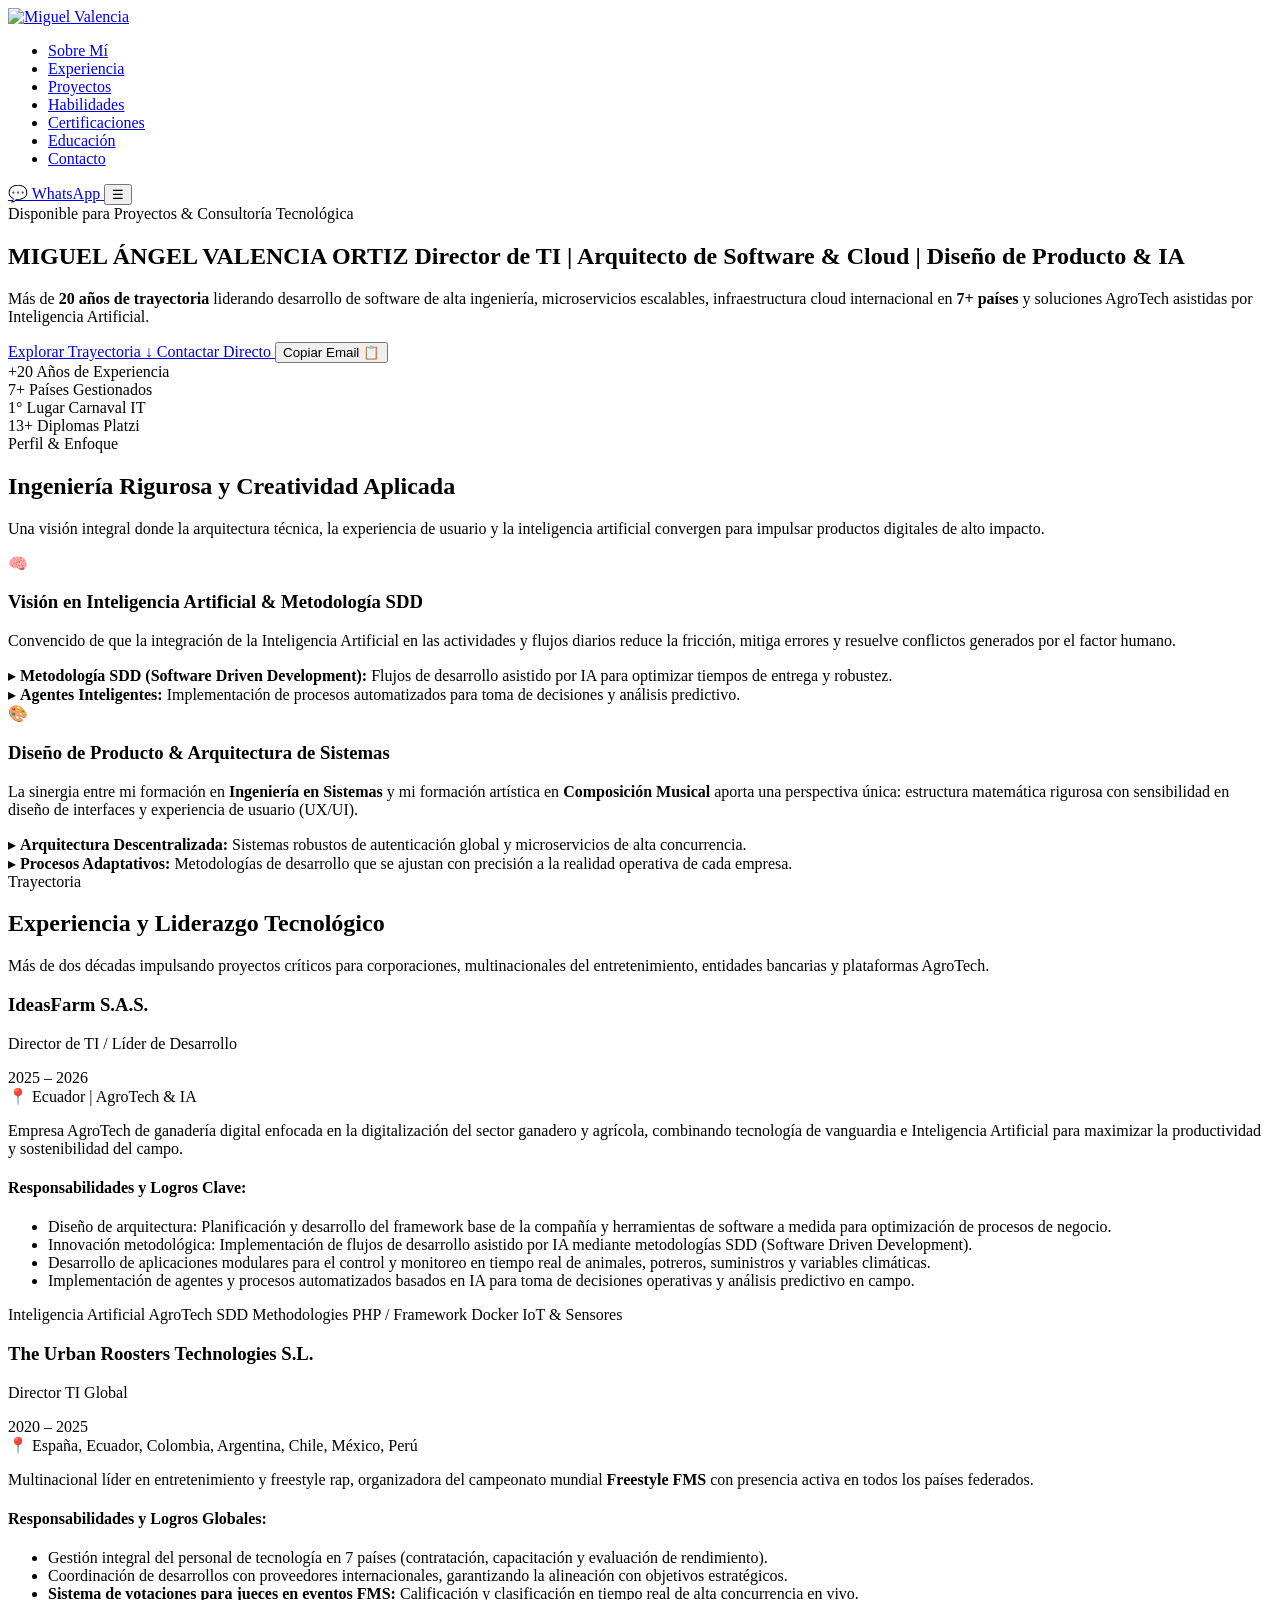
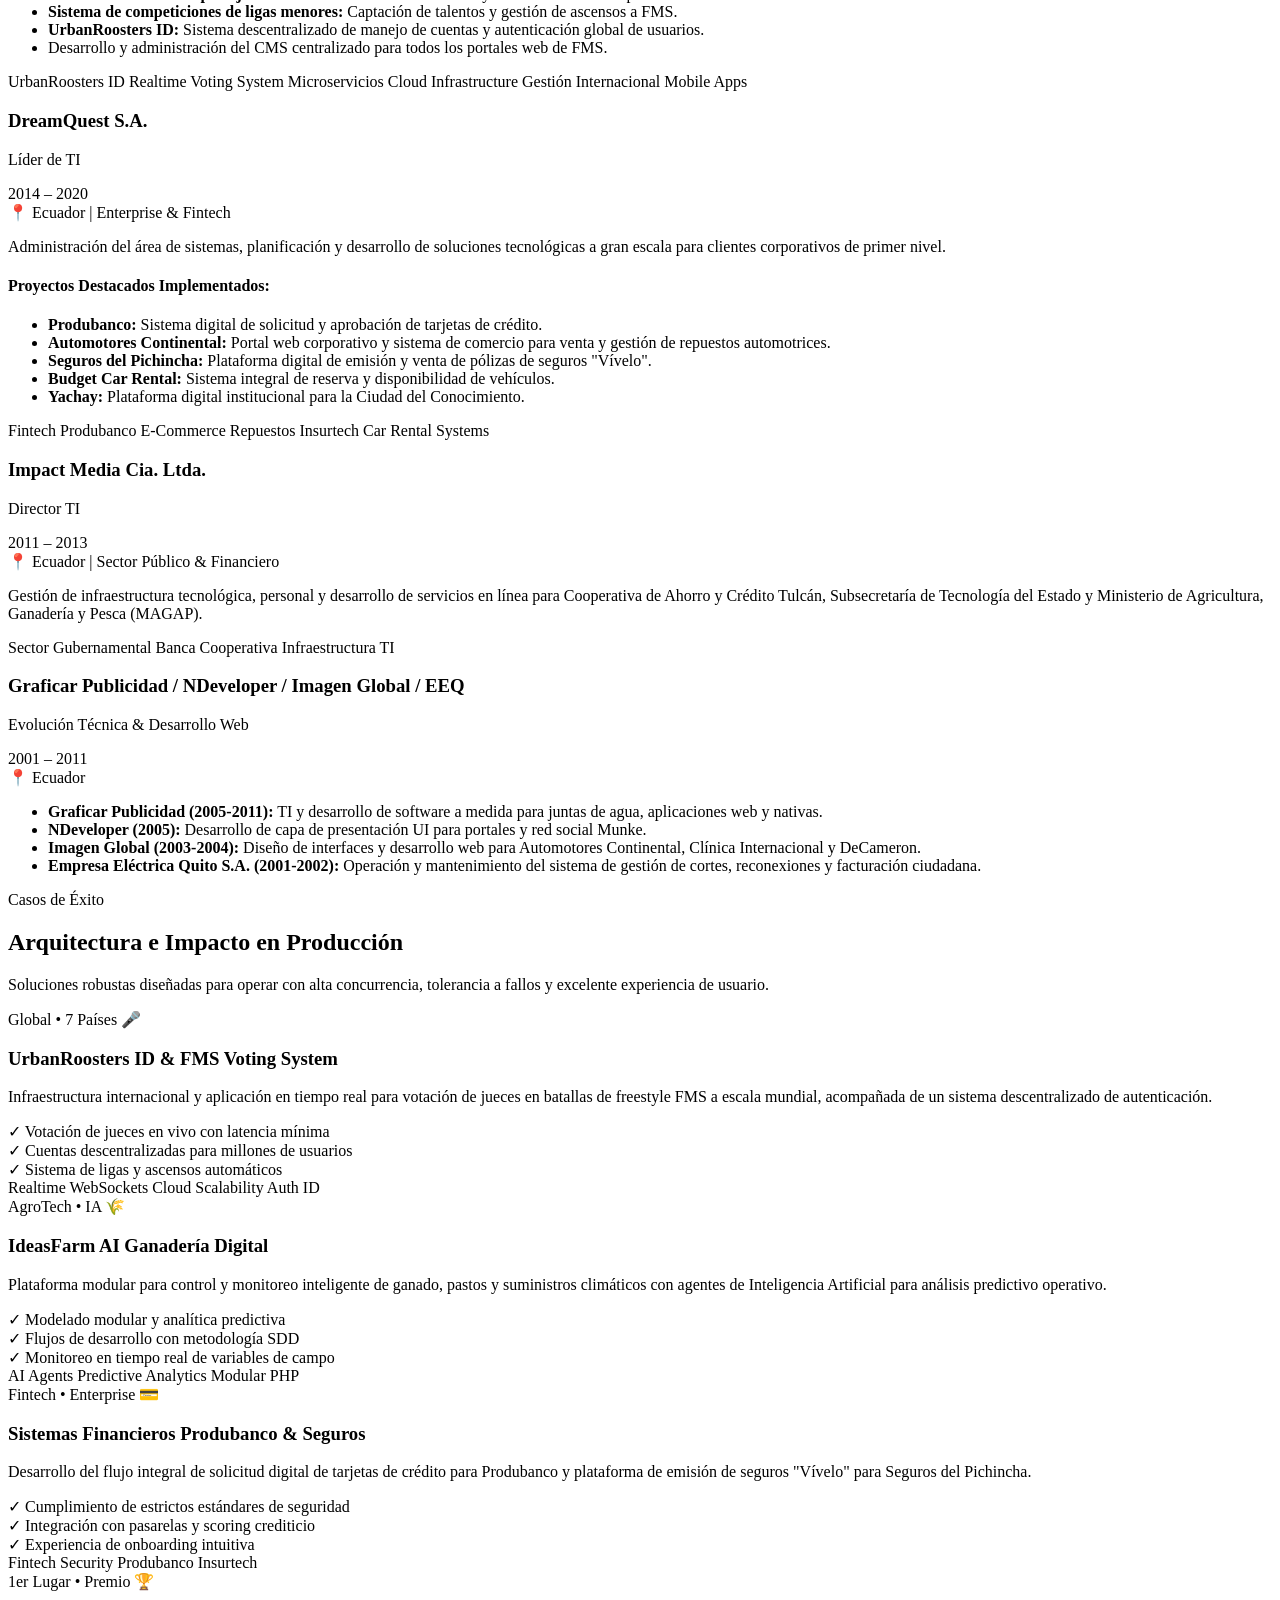
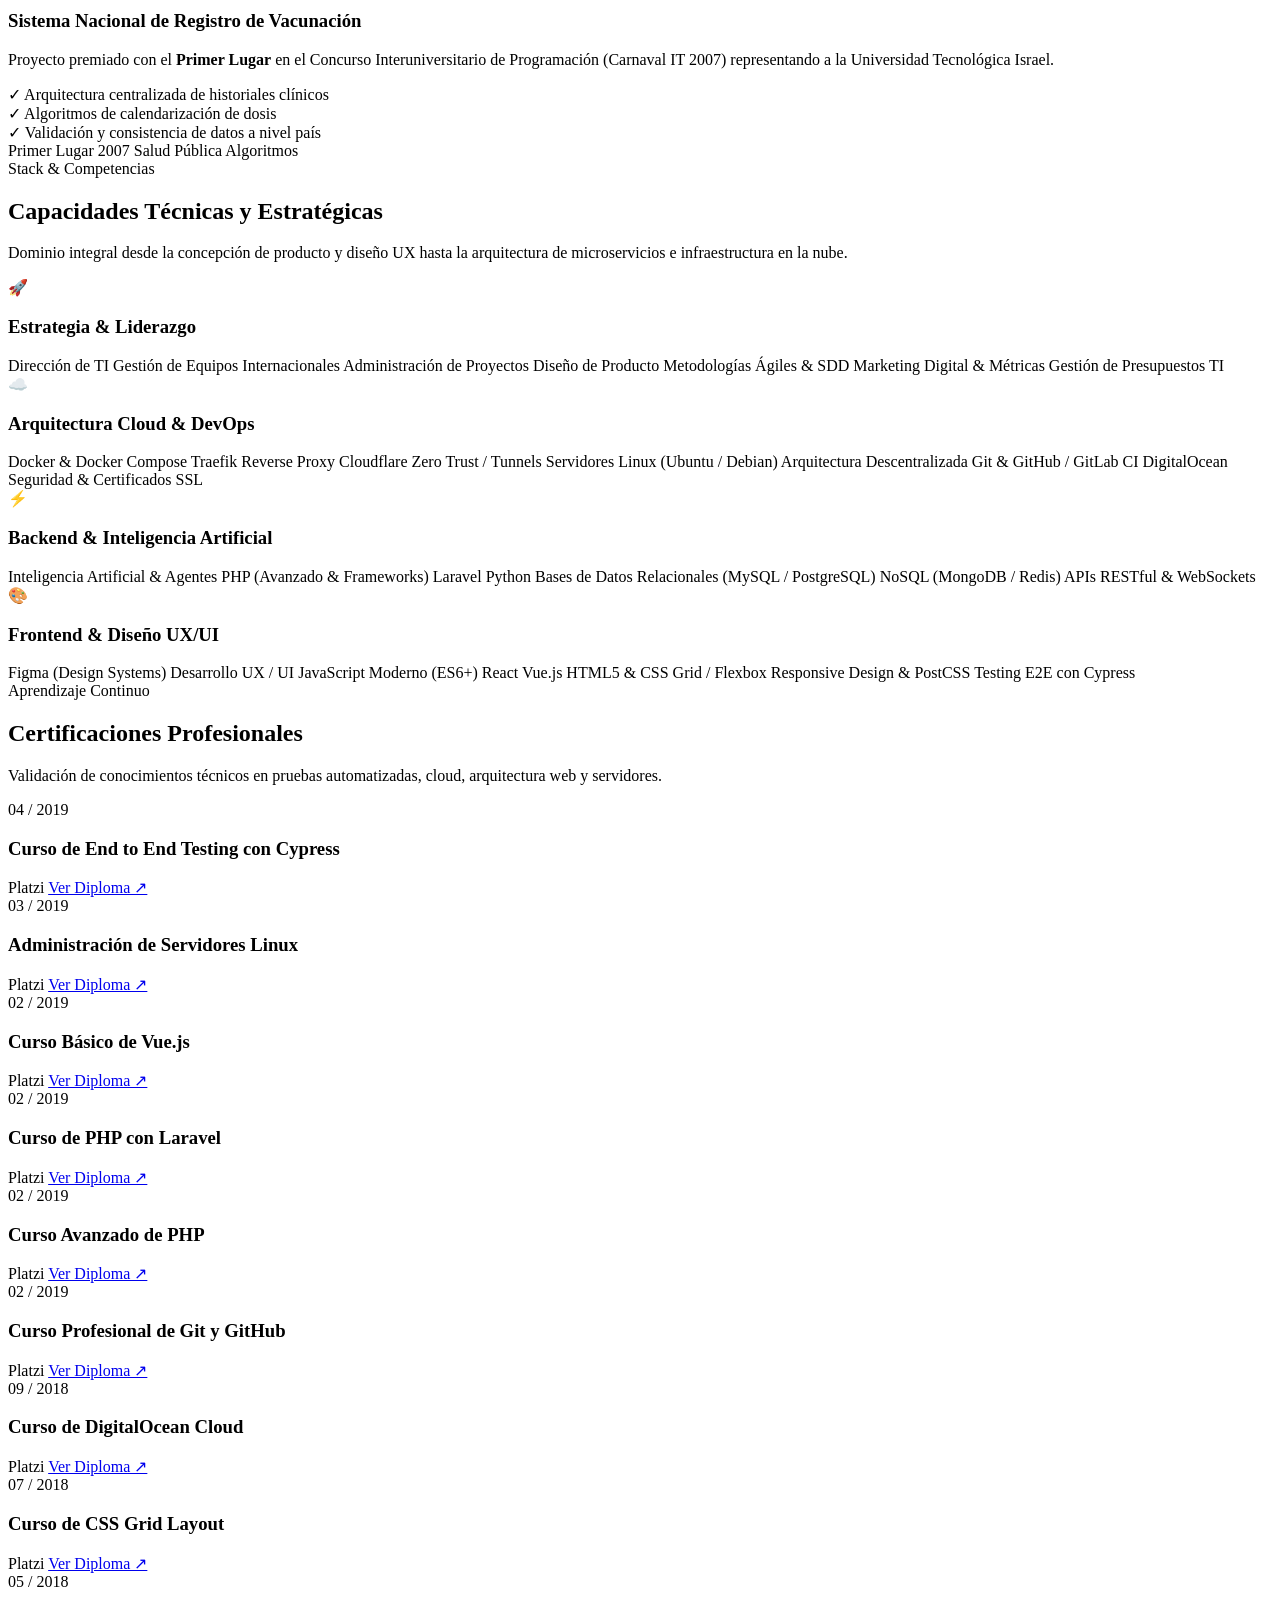
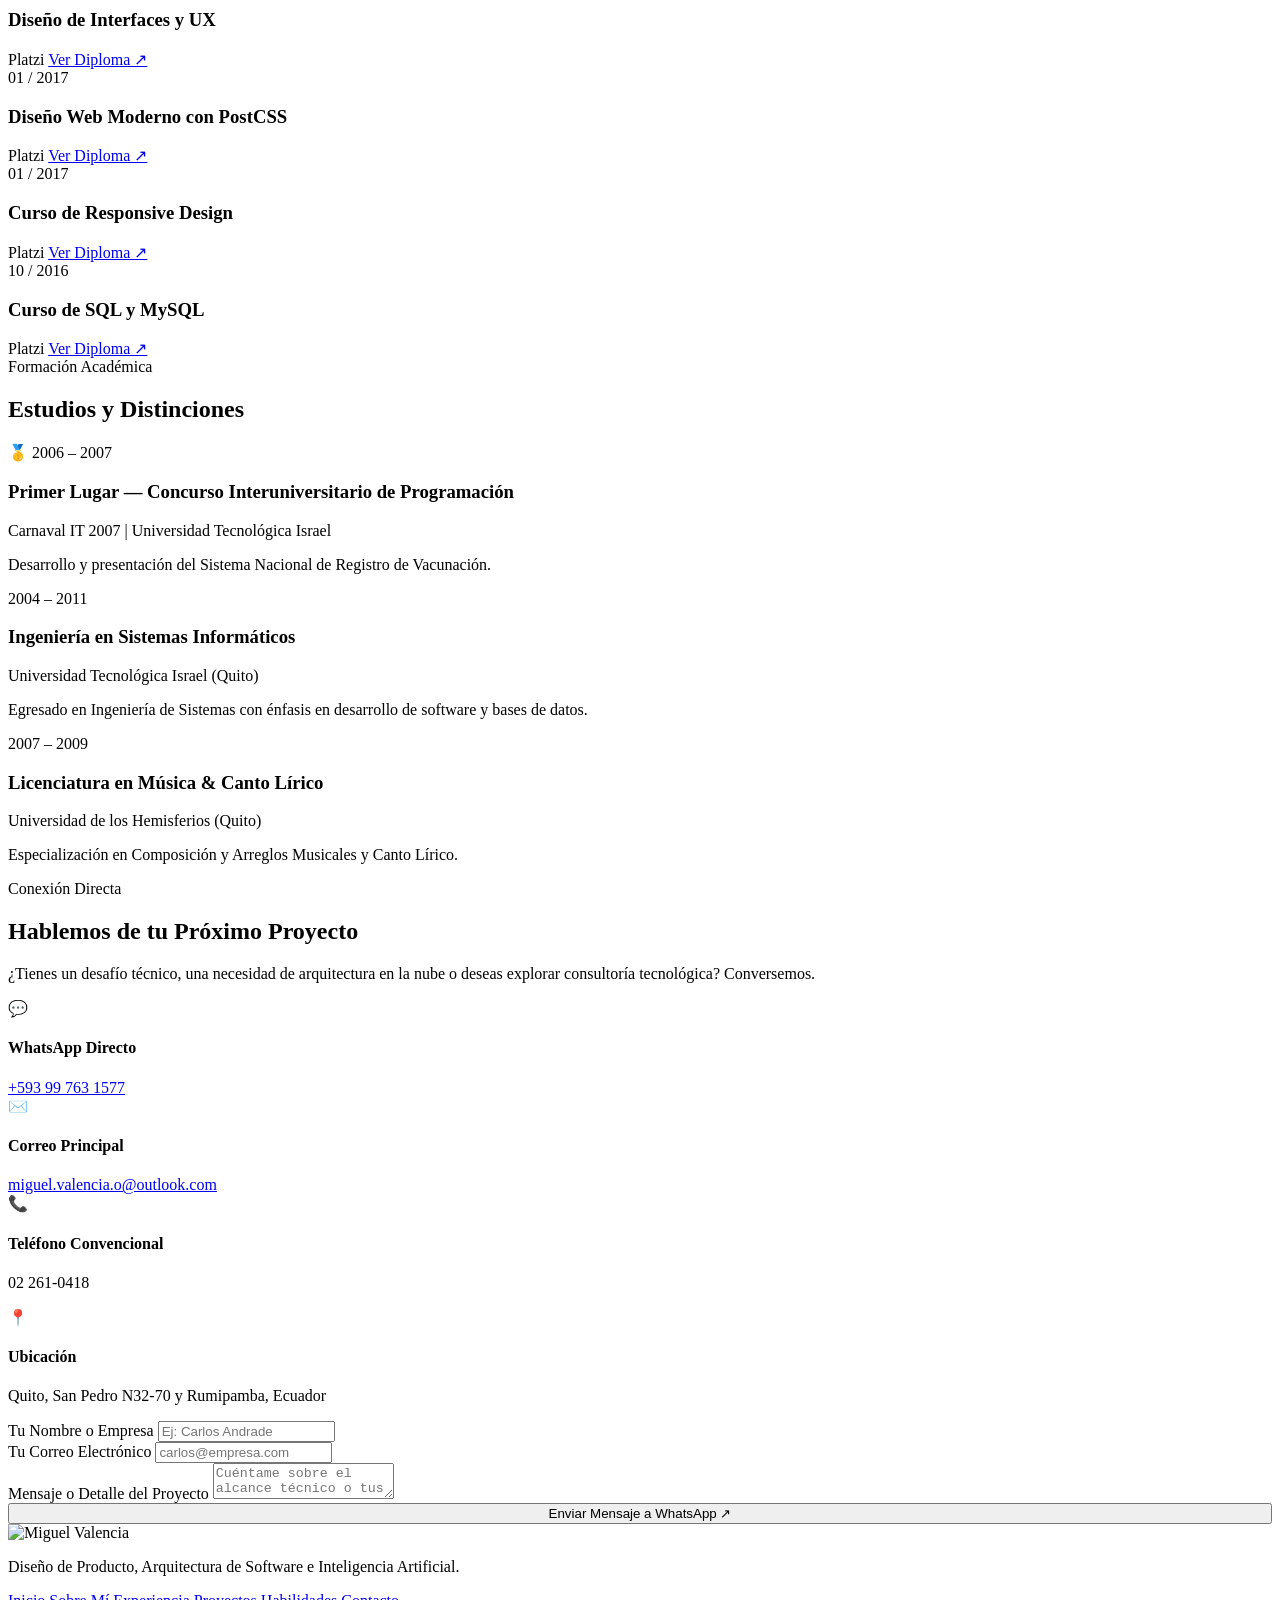
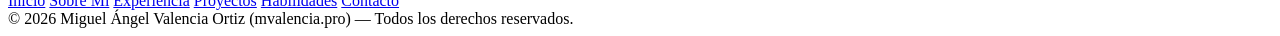
==== commit fce4d237: "style: remove photo from hero and center layout symmetrically" ====
--- a/src/index.html
+++ b/src/index.html
@@ -115,21 +115,6 @@
               </div>
             </div>
           </div>
-
-          <div class="hero-visual">
-            <div class="avatar-card">
-              <div class="avatar-img-wrapper">
-                <img src="/assets/images/avatar.png" alt="Miguel Ángel Valencia Ortiz" class="avatar-img">
-              </div>
-              <div class="avatar-badge-floating">
-                <div class="avatar-badge-icon">⚡</div>
-                <div class="avatar-badge-text">
-                  <h4>Ingeniería & Liderazgo</h4>
-                  <p>Quito, Ecuador 🇪🇨</p>
-                </div>
-              </div>
-            </div>
-          </div>
         </div>
       </div>
     </section>
